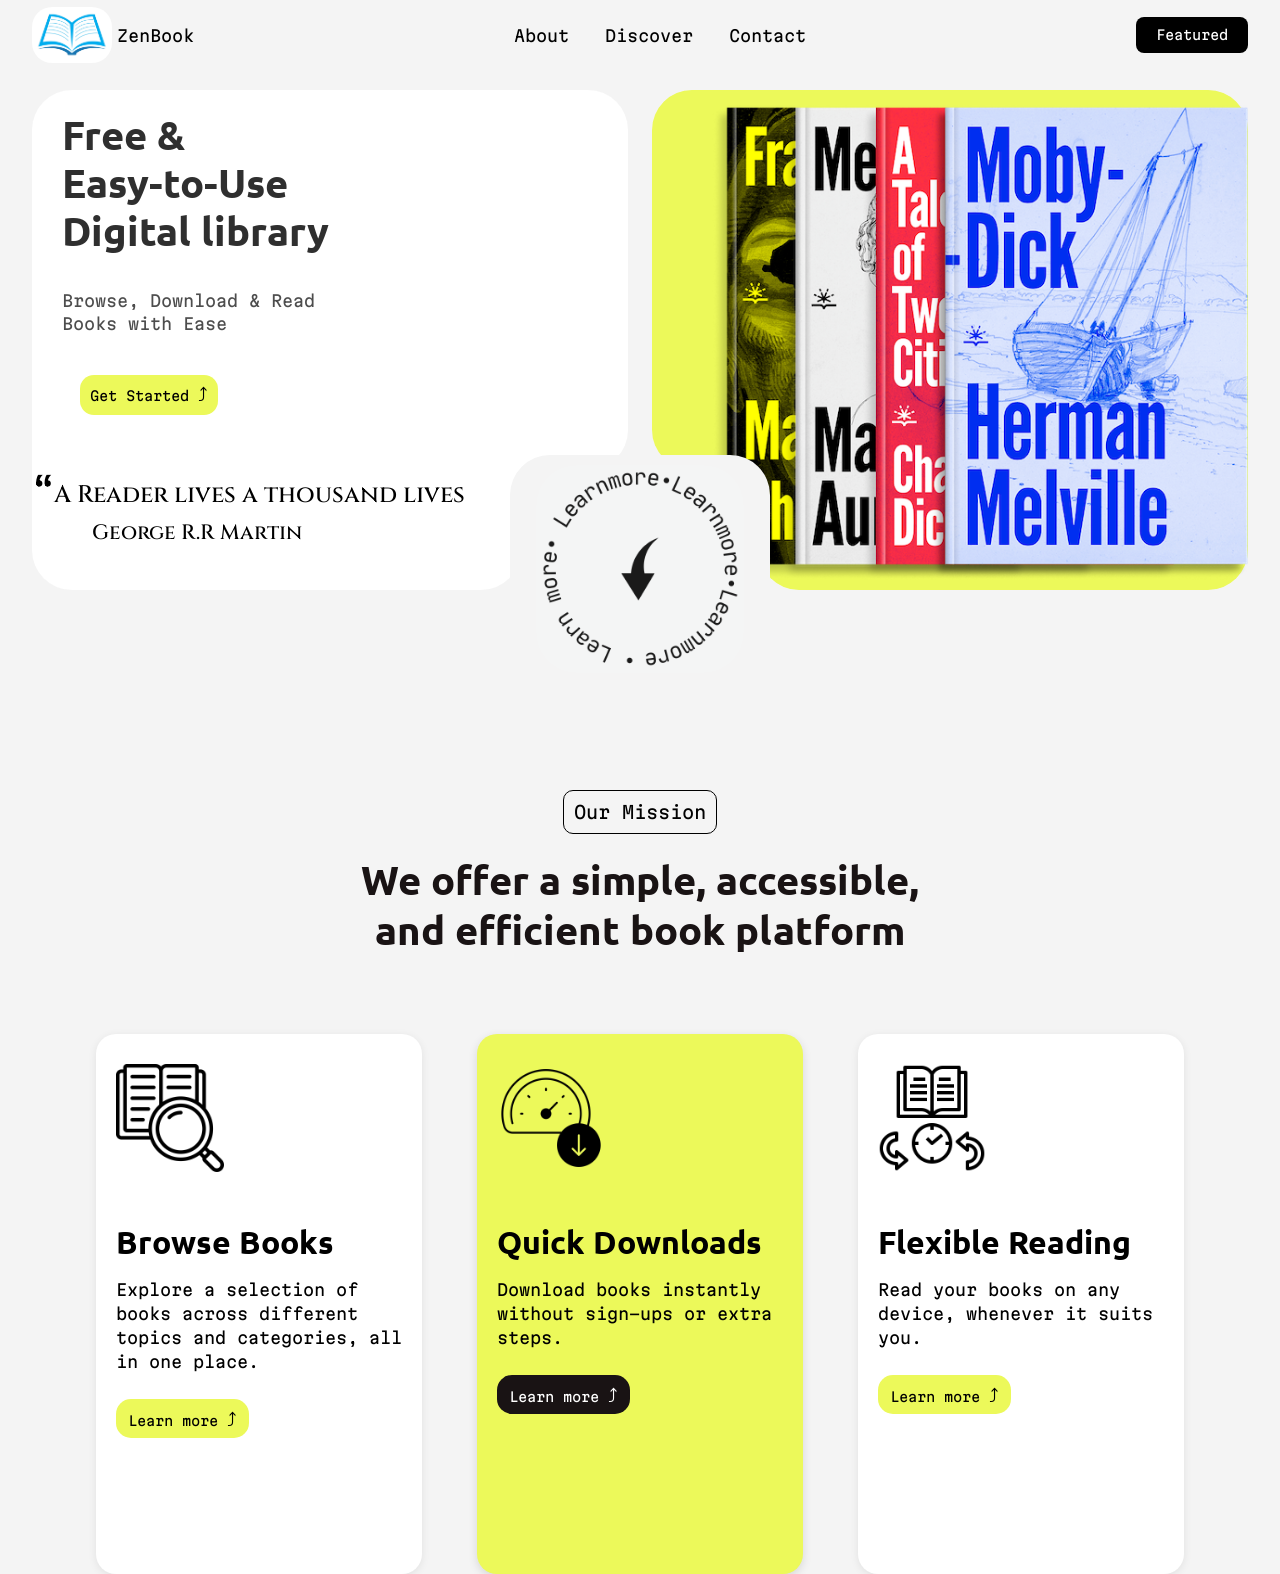
==== project5.html @ b196187f "Initial commit" ====
<!DOCTYPE ht ml>
<html lang="en">
<head>
    <meta charset="UTF-8">
    <meta name="viewport" content="width=device-width, initial-scale=1.0">
    <link rel="stylesheet" href="project5.css">
    <link href="https://fonts.googleapis.com/css2?family=Cinzel:wght@400;700&display=swap" rel="stylesheet">
    <title>Document</title>
</head>
<body>
    <div class="header">
        <div class="left_section">
            <img src="images/2tuju-19.JPG" alt="Website's Logo" class="logo"><span class="logo_name">ZenBook</span>
        </div>
        <div class="middle_section">
            <p>About</p>
            <p>Discover</p>
            <p>Contact</p>
        </div>
        <div class="right_section">
            <button class="featured-button">Featured</button>
        </div>
    </div>
    <div class="intro">
        <div class="left_div">
            <div class="top_left_div">
                <h1 class="title">Free &<br> Easy-to-Use <br>Digital library</h1>
                <p class="p1">Browse, Download & Read<br>Books with Ease</p>
                <button class="start_button">Get Started <span class="arrow">&#10548;</span></button>
            </div>
            <div class="bottom_left_div">
                <p class="qoutes"><span class="quote">“</span><span class="quote_content">A Reader lives a thousand lives</span> </p>
                <p class="quote_author">___George R.R Martin</p>
            </div>
            <div class="left_box"></div>
        </div>
        <div class="right_div">
            <div class="top_right_div"></div>
            <div class="bottom_right_div"></div>
            <div class="right_box"></div>
            <!-- <img src="images/063ee3d09603bb2b4ce15983b7ae7825.png" alt="" class="book_img">
            <img src="images/1984-Signet-Classic-edition-1954.jpg" class="book_img2" alt=""> -->
            <img src="images/donate.png" alt="" class="book_img">
        </div>

        <div class="box">
            <img src="images/Untitled design (2).png" alt="image" class="learn_more_img">
        </div>
    </div>
    <div class="middle_page">
        <div class="marketing">
            <button class="mission">Our Mission</button>
            <p class="marketing_p">We offer a simple, accessible,<br>and efficient book platform</p>
        </div>
        <div class="marketing_grid">
             <div class="marketing_card">
                <img src="icons/book.png" alt="icon" class="card_icon">
                <h3 class="card_header">Browse Books</h3>
                <p class="card_content">Explore a selection of books across different topics and categories, all in one place.</p>
                <button class="more">Learn more <span class="arrow">&#10548;</span></button>
             </div>
             <div class="marketing_card">
                <img src="icons/download.png" alt="icon" class="card_icon">
                <h3 class="card_header">Quick Downloads</h3>
                <p class="card_content">Download books instantly without sign-ups or extra steps.</p>
                <button class="more1">Learn more <span class="arrow">&#10548;</span></button>
             </div>
             <div class="marketing_card">
                <img src="icons/learning.png" alt="icon" class="card_icon">
                <h3 class="card_header">Flexible Reading</h3>
                <p class="card_content">Read your books on any device, whenever it suits you.</p>
                <button class="more">Learn more <span class="arrow">&#10548;</span></button>
             </div>
        </div>
    </div>
</body>
</html>
---- project5.css ----
@import url('https://fonts.googleapis.com/css2?family=Martian+Mono:wght@100..800&display=swap');
@import url('https://fonts.googleapis.com/css2?family=Open+Sans:ital,wght@0,300..800;1,300..800&display=swap');
@import url('https://fonts.googleapis.com/css2?family=Noto+Sans+JP:wght@100..900&display=swap');
@import url('https://fonts.googleapis.com/css2?family=Ubuntu:ital,wght@0,300;0,400;0,500;0,700;1,300;1,400;1,500;1,700&display=swap');
* {
    margin: 0;
    padding: 0;
    box-sizing: border-box;
    font-family: "Martian Mono";
}
body {
    background-color: #f4f4f4;
}
.header {
    height: 70px;
    display: flex;
    justify-content: space-between;
    width: 95%;
    margin: 0 auto;
}
.logo {
    width: 80px;
    border-radius: 20px;
}
.logo_name {
    vertical-align: center;
    margin-left: 5px;
}
.middle_section {
    width:30%;
    display: flex;
    justify-content: space-evenly;
    align-items: center;
}
.right_section {
    width:10%;
    display:flex;
    justify-content: flex-end;
    align-items: center;
}
.left_section {
    display: flex;
    align-items: center;
}
.featured-button {
    padding: 10px 20px 10px 20px;
    color: white;
    background-color: black;
    border-radius: 8px;
    border:none;
    cursor:pointer;
}
.intro {
    width: 95%;
    margin: 0 auto;
    display: flex;
    justify-content: space-between;
    height: 500px;
    border-radius: 15px;
    margin-top: 20px;
    position:relative;
}
.left_div {
    /* height: 500px; */
    height: 100%;
    width: 49%;
    background-color: #f4f4f4;
    border-radius: 40px;
    position:relative;
}
.right_div {
    /* height: 500px; */
    border-radius: 40px;
    height: 100%;
    width: 49%;
    background-color: #f4f4f4;
    position: relative;
}
.box {
    position: absolute;
    bottom: -25px;
    left: 50%;            /* center relative to parent */
    transform: translateX(-50%); /* shift by half width */
    width: min(260px, 25%);
    height: 160px;
    background-color: #f4f4f4;
    border-top-left-radius: 40px;
    border-top-right-radius: 40px;

}

.top_right_div {
    background-color: ecf95a;
    width: 100%;
    height: 76%;
    border-bottom-left-radius: 40px;
    border-top-right-radius: 40px;
    border-top-left-radius:40px;
}
.bottom_right_div{
    height: 15%;
    width: 100%;
    background-color: #ecf95a;
}
.top_left_div {
    background-color: white;
    width: 100%;
    height: 76%;
    border-bottom-right-radius: 40px;
    border-top-left-radius: 40px;
    border-top-right-radius: 40px;
}
.bottom_left_div {
    height: 15%;
    width:100%;
    background-color: white;
}
.right_box {
    height:50px;
    width: 82%;
    background-color: #ecf95a;
    position: absolute;
    bottom: 0px;
    left:18%;
    border-bottom-left-radius: 40px;
    border-bottom-right-radius: 40px;
}
.left_box {
    height:50px;
    width: 82%;
    background-color: white;
    position: absolute;
    bottom: 0px;
    right:18%;
    border-bottom-right-radius: 40px;
    border-bottom-left-radius: 40px;
}

.learn_more_img {
    width: 80%;
    margin-left: 50%;
    transform: translateX(-50%);
    border-radius: 40px;
    margin-top: 10px;
}
.book_img {
    position: absolute;
    height: 95%;
    top: 3%;
    left: 55%;
    transform: translateX(-50%);
    /* transform: rotateZ(-10deg); */
}
.book_img2 {
    position:absolute;
    height: 90%;
    bottom: 0;
    left:25%;
    /* transform: translateX(-50%); */
    top: 5%;
    transform: translateY(-50%);
    transform: rotateZ(-5deg);
    
}
.title {
    font-family: "Ubuntu";
    font-weight: 740;
    font-size: 2.5em;
    position: absolute;
    top: 4%;
    line-height: 120%;
    left: 5%;
    color: rgba(0, 0, 0, 0.815);
}
.p1 {
    position: absolute;
    top: 40%;
    left: 5%;
    color: rgba(0, 0, 0, 0.699);
    line-height: 142%;
}
.start_button {
    position: absolute;
    top: 57%;
    left: 8%;
    padding: 7px 10px 10px 10px;
    border-radius: 14px;
    background-color: #ecf95a;
    border:none;
}
.quote {
    font-size: 2rem;
}
.quote_content {
    font-family: 'Cinzel', Times, serif;
    font-size: 1.5rem;
    font-weight: 540;
}
.quotes {
    width: 70%;
    margin-left: 20px;
}
.quote_author {
    font-family: 'Cinzel', serif;
    font-size: 1.3rem;
    font-weight: 540;
    margin-left: 30px;
    margin-top: 8px;
}
.arrow {
    font-size: 1.2rem;
}
.middle_page {
    margin-top: 250x;
}
.mission {
    font-family: "Martian Mono";
    margin-left: 50%;
    transform: translateX(-50%);
    background-color: #f4f4f4;
    border: 1px solid black;
    padding: 10px;
    font-size: 1.1rem;
    border-radius:10px;
    cursor: pointer;
}
.marketing {
    margin-top: 200px;
}
.marketing_p {
    /* margin-left: 50%; */
    text-align: center;
    margin-top: 20px;
    font-family: "Ubuntu";
    font-size: 2.5rem;
    color: #191314;
    font-weight: 700;
    line-height: 50px;
    margin-bottom:80px
}
.marketing_card {
    height: 100%;
    width: 30%;
    border-radius: 20px;
}
.marketing_grid {
    margin-top: 100px;
    display: flex;
    height: 60%;
    align-items: center;
    justify-content: space-between;
    width: 85%;
    margin: 0 auto;
}
.marketing_grid > div:nth-child(2){
    background-color:#ecf95a;
    box-shadow: 0 3px 10px rgba(0, 0, 0, 0.12);
}
.marketing_grid >div:nth-child(1), .marketing_grid >div:nth-child(3) {
    background-color: white;
    box-shadow: 0 2px 8px rgba(0, 0, 0, 0.08);
}
.card_header {
    font-family: "Ubuntu";
    font-size: 2rem;
    margin-top:50px;
}
.card_header ,.card_content,.card_icon,.more ,.more1{
    margin-left: 20px;
}
.card_content {
    margin-top:15px;
    line-height: 24px;
}
.card_icon {
    height: 20%;
    margin-top: 30px;
}
.more, .more1 {
    margin-top: 25px;
    padding: 8px 12px 8px 12px;
    border-radius: 15px;
    border: none;
    background-color: #ecf95a;
    cursor: pointer;
}
.more1 {
    background-color: #191314;
    color: white;
}
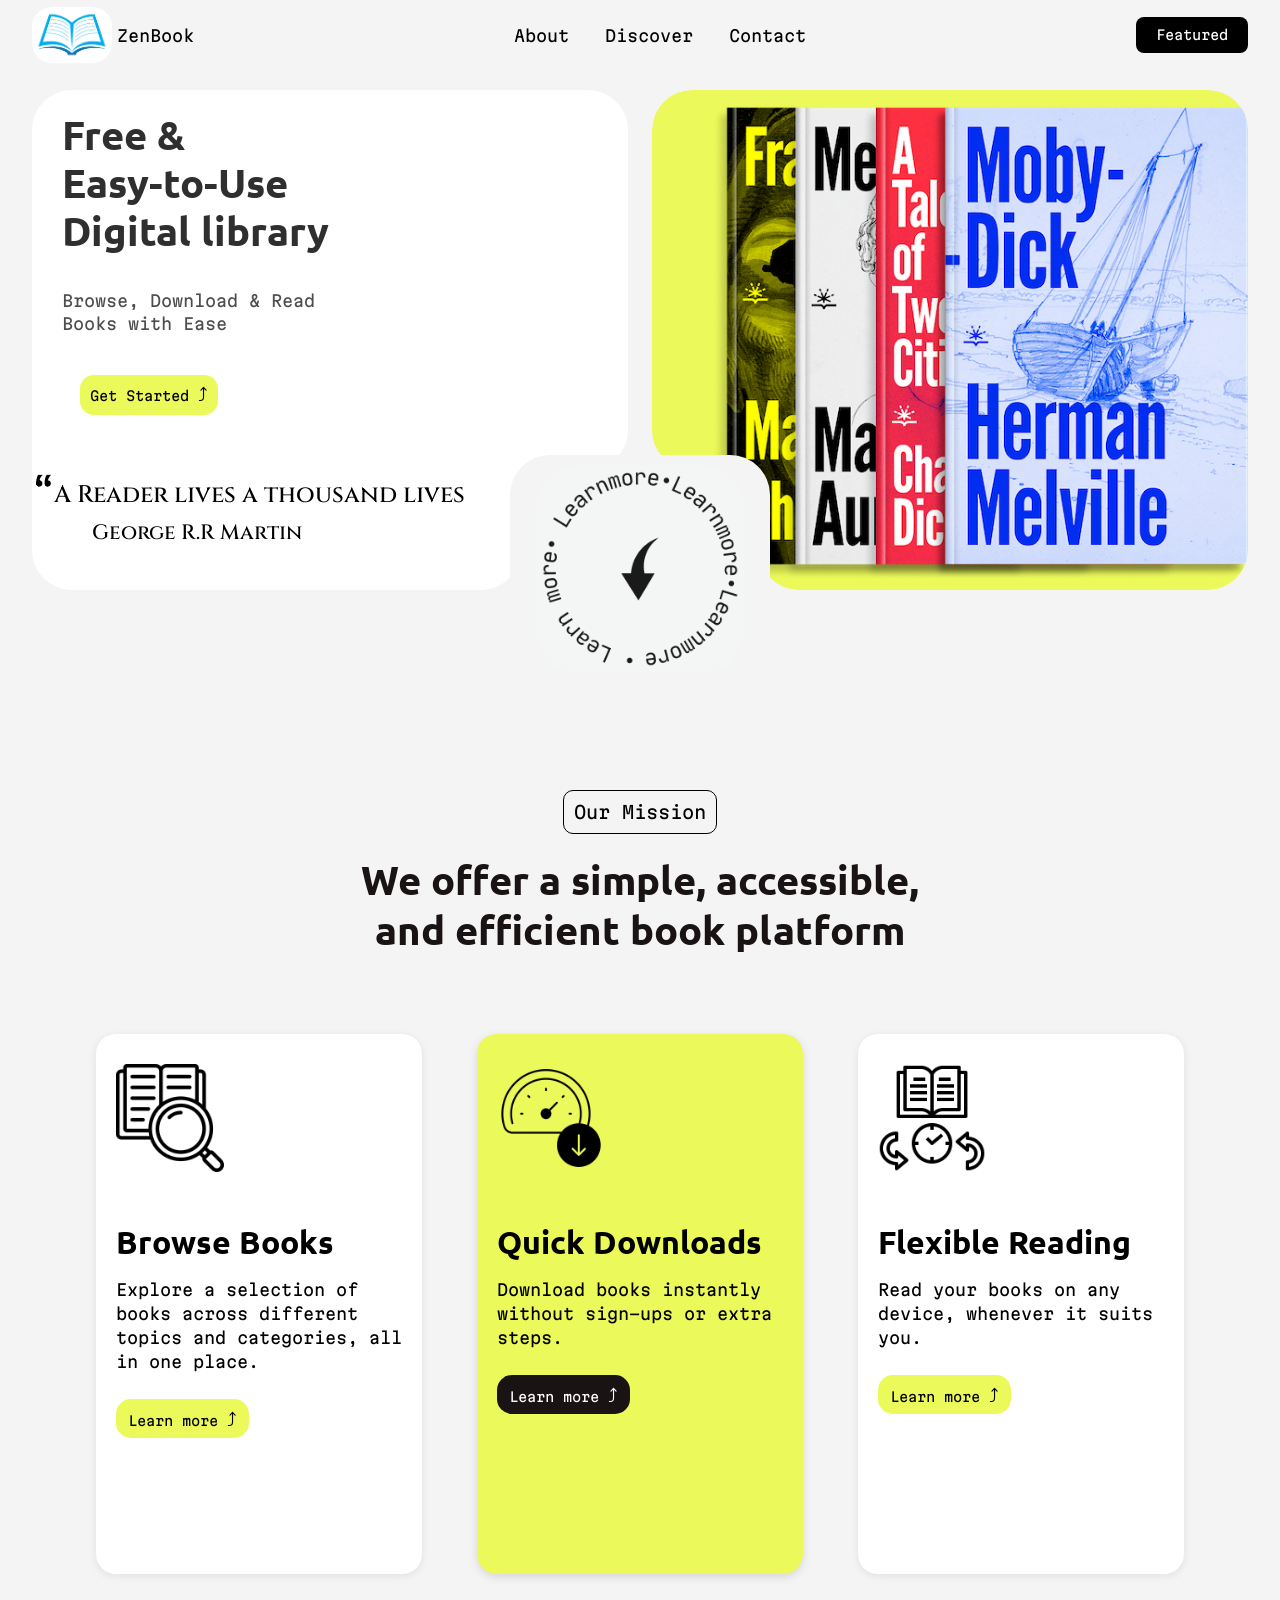
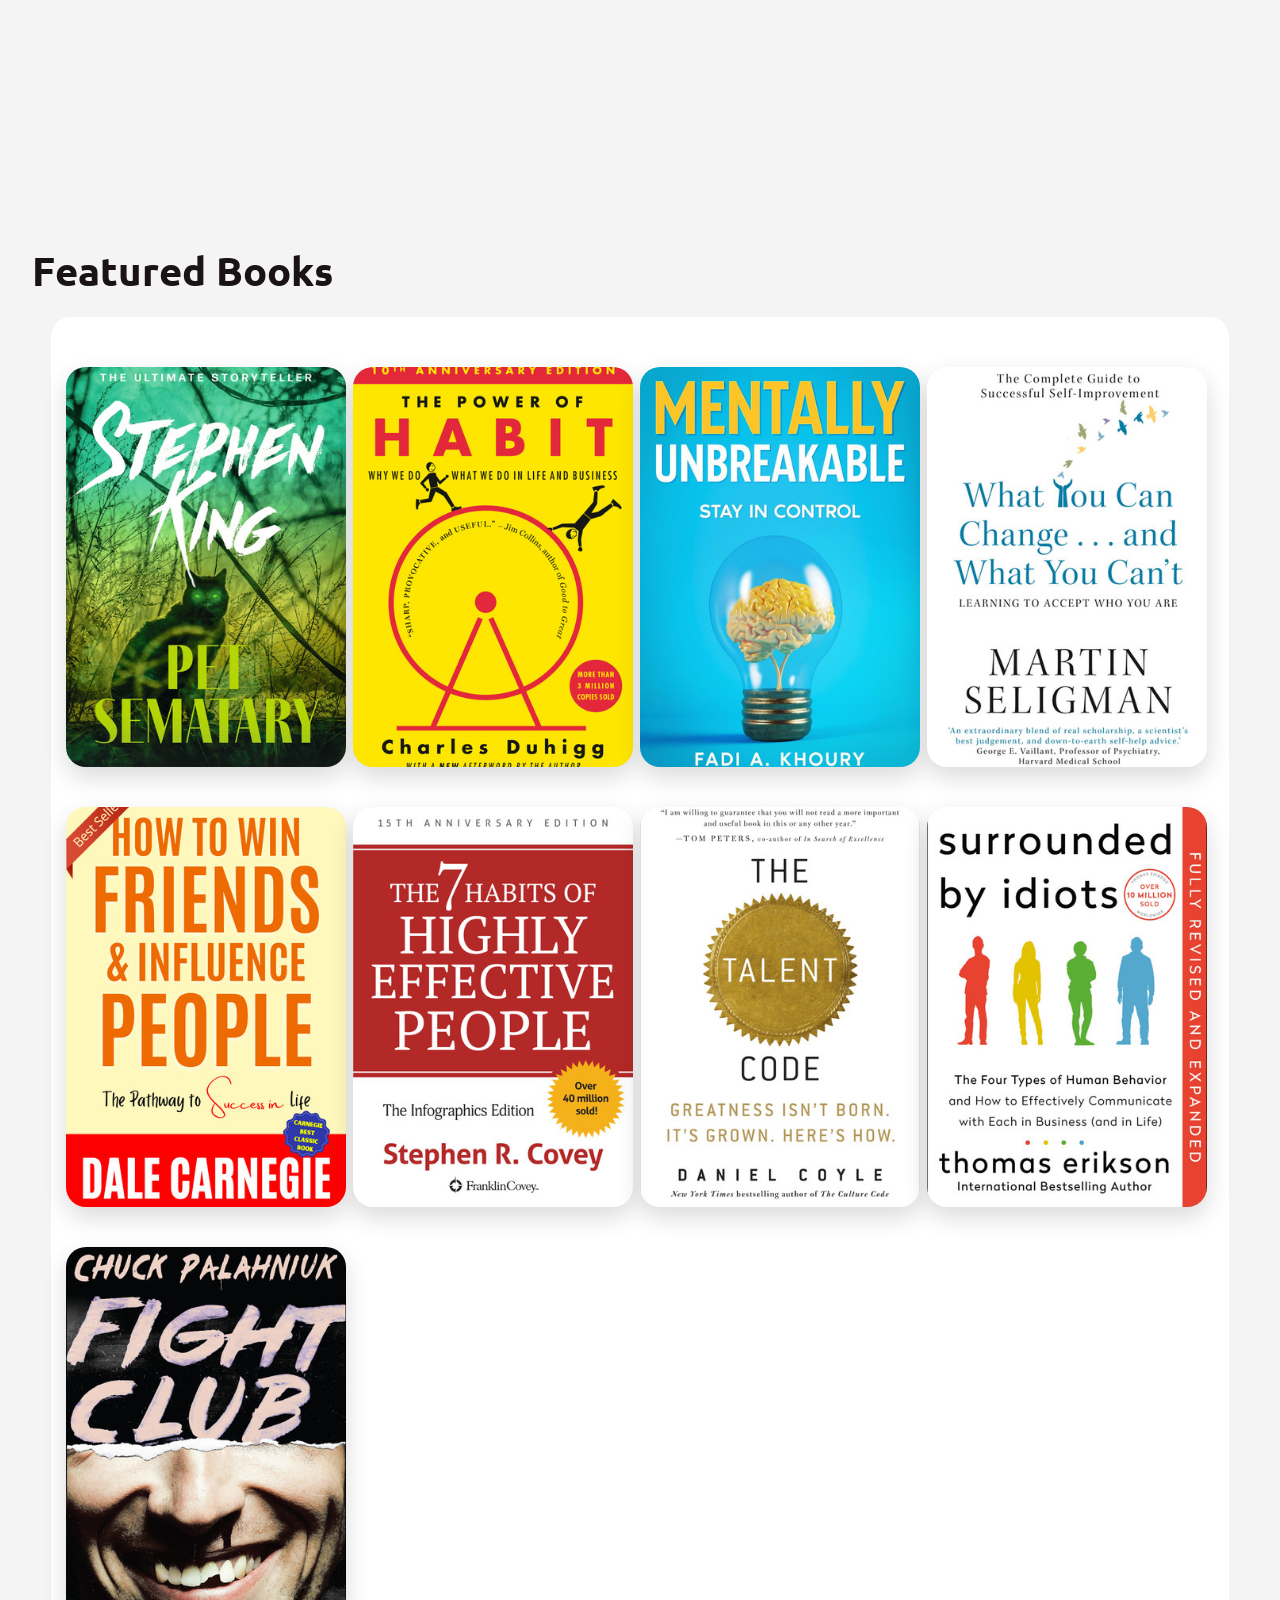
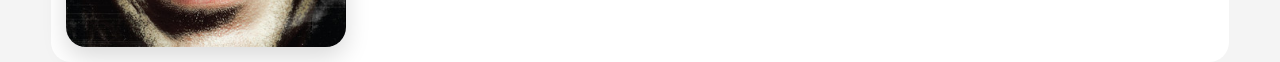
==== commit 66edef4b: "Update to the book library website" ====
--- a/project5.html
+++ b/project5.html
@@ -73,6 +73,65 @@
              </div>
         </div>
     </div>
+    <div class="books">
+        <h2 class="grid_title">Featured Books</h2>
+        <div class="book_grid">
+            <div class="card" style="background-image: url(images/pet-sematary.jpg);">
+                <div class="overlay">
+                    <h3 class="book_title">Pet Sematary </h3>
+                    <button class="download">Download<img src="icons/download (1).png" alt="icon" class="img"></button>
+                </div>
+            </div>
+            <div class="card" style="background-image: url(images/the-power-of-habit-1.jpg);">
+                <div class="overlay">
+                    <h3 class="book_title">The Power of Habit</h3>
+                    <button class="download">Download<img src="icons/download (1).png" alt="icon" class="img"></button>
+                </div>
+            </div>
+            <div class="card" style="background-image:url(images/mentally-unbreakable.jpg)">
+                <div class="overlay">
+                    <h3 class="book_title">Mentally Unbreakable</h3>
+                    <button class="download">Download<img src="icons/download (1).png" alt="icon" class="img"></button>
+                </div>
+            </div>
+            <div class="card" style="background-image: url(images/what-you-can-change-and-what-you-can-t-3.jpg)">
+                <div class="overlay">
+                    <h3 class="book_title">What You Can Change and What You Can't</h3>
+                    <button class="download">Download<img src="icons/download (1).png" alt="icon" class="img"></button>
+                </div>
+            </div>
+            <div class="card" style="background-image: url(images/how-to-win-friends-and-influence-people-by-dale-carnegie-illustrated-how-to-develop-self-confidence-and-influence-people.jpg)">
+                <div class="overlay">
+                    <h3 class="book_title">How to Win Friends and Influence People</h3>
+                    <button class="download">Download<img src="icons/download (1).png" alt="icon" class="img"></button>
+                </div>
+            </div>
+            <div class="card" style="background-image: url(images/the-7-habits-of-highly-effective-people-19.jpg)">
+                <div class="overlay">
+                    <h3 class="book_title">The 7 Habits of Highly Effective People</h3>
+                    <button class="download">Download<img src="icons/download (1).png" alt="icon" class="img"></button>
+                </div>
+            </div>
+            <div class="card" style="background-image: url(images/the-talent-code.jpg)">
+                <div class="overlay">
+                    <h3 class="book_title">The Talent Code</h3>
+                    <button class="download">Download<img src="icons/download (1).png" alt="icon" class="img"></button>
+                </div>
+            </div>
+            <div class="card" style="background-image: url(images/surrounded-by-idiots-revised-expanded-edition-1.jpg)">
+                <div class="overlay">
+                    <h3 class="book_title">Surrounded by Idiots</h3>
+                    <button class="download">Download<img src="icons/download (1).png" alt="icon" class="img"></button>
+                </div>
+            </div>
+            <div class="card" style="background-image: url(images/fight-club-16.jpg)">
+                <div class="overlay">
+                    <h3 class="book_title">Fight Club</h3>
+                    <button class="download">Download<img src="icons/download (1).png" alt="icon" class="img"></button>
+                </div>
+            </div>
+        </div>
+    </div>
 </body>
 </html>
 
--- a/project5.css
+++ b/project5.css
@@ -75,6 +75,7 @@
     width: 49%;
     background-color: #f4f4f4;
     position: relative;
+    overflow: hidden;
 }
 .box {
     position: absolute;
@@ -288,3 +289,102 @@
     background-color: #191314;
     color: white;
 }
+.grid_title {
+    font-size: 2.5rem;
+    font-family: "Ubuntu";
+    color: #191314;
+    width: 95%;
+    margin: 0 auto;
+    margin-top: 270px;
+    margin-bottom:20px;
+}
+.book_grid {
+    background-color: white;
+    border-radius: 20px;
+    width: 92%;
+    padding: 15px;
+    margin: 0 auto;
+    display:grid;
+    grid-template-columns: repeat(auto-fill, minmax(280px, 1fr));
+    
+    row-gap: 40px;
+    padding-top: 50px;
+
+}
+
+.download {
+    border:1px solid black;
+    font-weight:700;
+    font-size:1rem;
+    position:relative;
+    background-color:#f4f4f4;
+    color:black;
+    padding:10px;
+    padding-right:30px;
+    transition: transform 0.3s ease, box-shadow 0.3s, opacity 0.3s;
+    overflow:hidden;
+    position: absolute;
+    left:2px;
+    bottom: 10px;
+    border-radius: 10px;
+    cursor: pointer;
+
+}
+.img {
+    width: 20px;
+    position: absolute;
+    top:30%;
+    right: 5px;
+    transition: transform 0.4s ease;
+    transform: translateY(200%);
+}
+.download:hover .img {
+    transform: translateY(0%);
+}
+.download:hover {
+    box-shadow: 10px 10px 10px rgba(0, 0, 0, 0.15);
+    opacity: 0.9;
+}
+.card {
+    background-color: red;
+    width: 280px;
+    height: 400px;
+    background-image: url(images/1984-book-cover-Penguin-Books-UK-cover-by-Shepard-Fairey-2008.jpg);
+    background-size: cover;
+    background-position: center;
+    overflow: hidden;
+    border-radius: 20px;
+    position: relative;
+    transition: transform 0.5s;
+    box-shadow: 0 10px 25px rgba(0,0,0,0.15);
+    cursor:pointer;
+}
+.overlay {
+    position: absolute;
+    background-color: #ecf95ade;
+    bottom: 0;
+    left: 0;
+    right: 0;
+    transform:translateY(100%);
+    transition: transform 0.5s ease ;
+    border-top-right-radius: 10px;
+    border-top-left-radius: 10px;
+    height: 30%;
+}
+.card:hover {
+    transform: scale(1.05)
+}
+.card:hover .overlay {
+    transform:translateY(0%)
+}
+.download:active {
+    opacity:0.7;
+}
+.download ,.book_title {
+    margin-left: 10px;
+}
+.book_title{
+    margin-top: 10px;
+    font-size: 1.3rem;
+    font-family: "Ubuntu";
+}
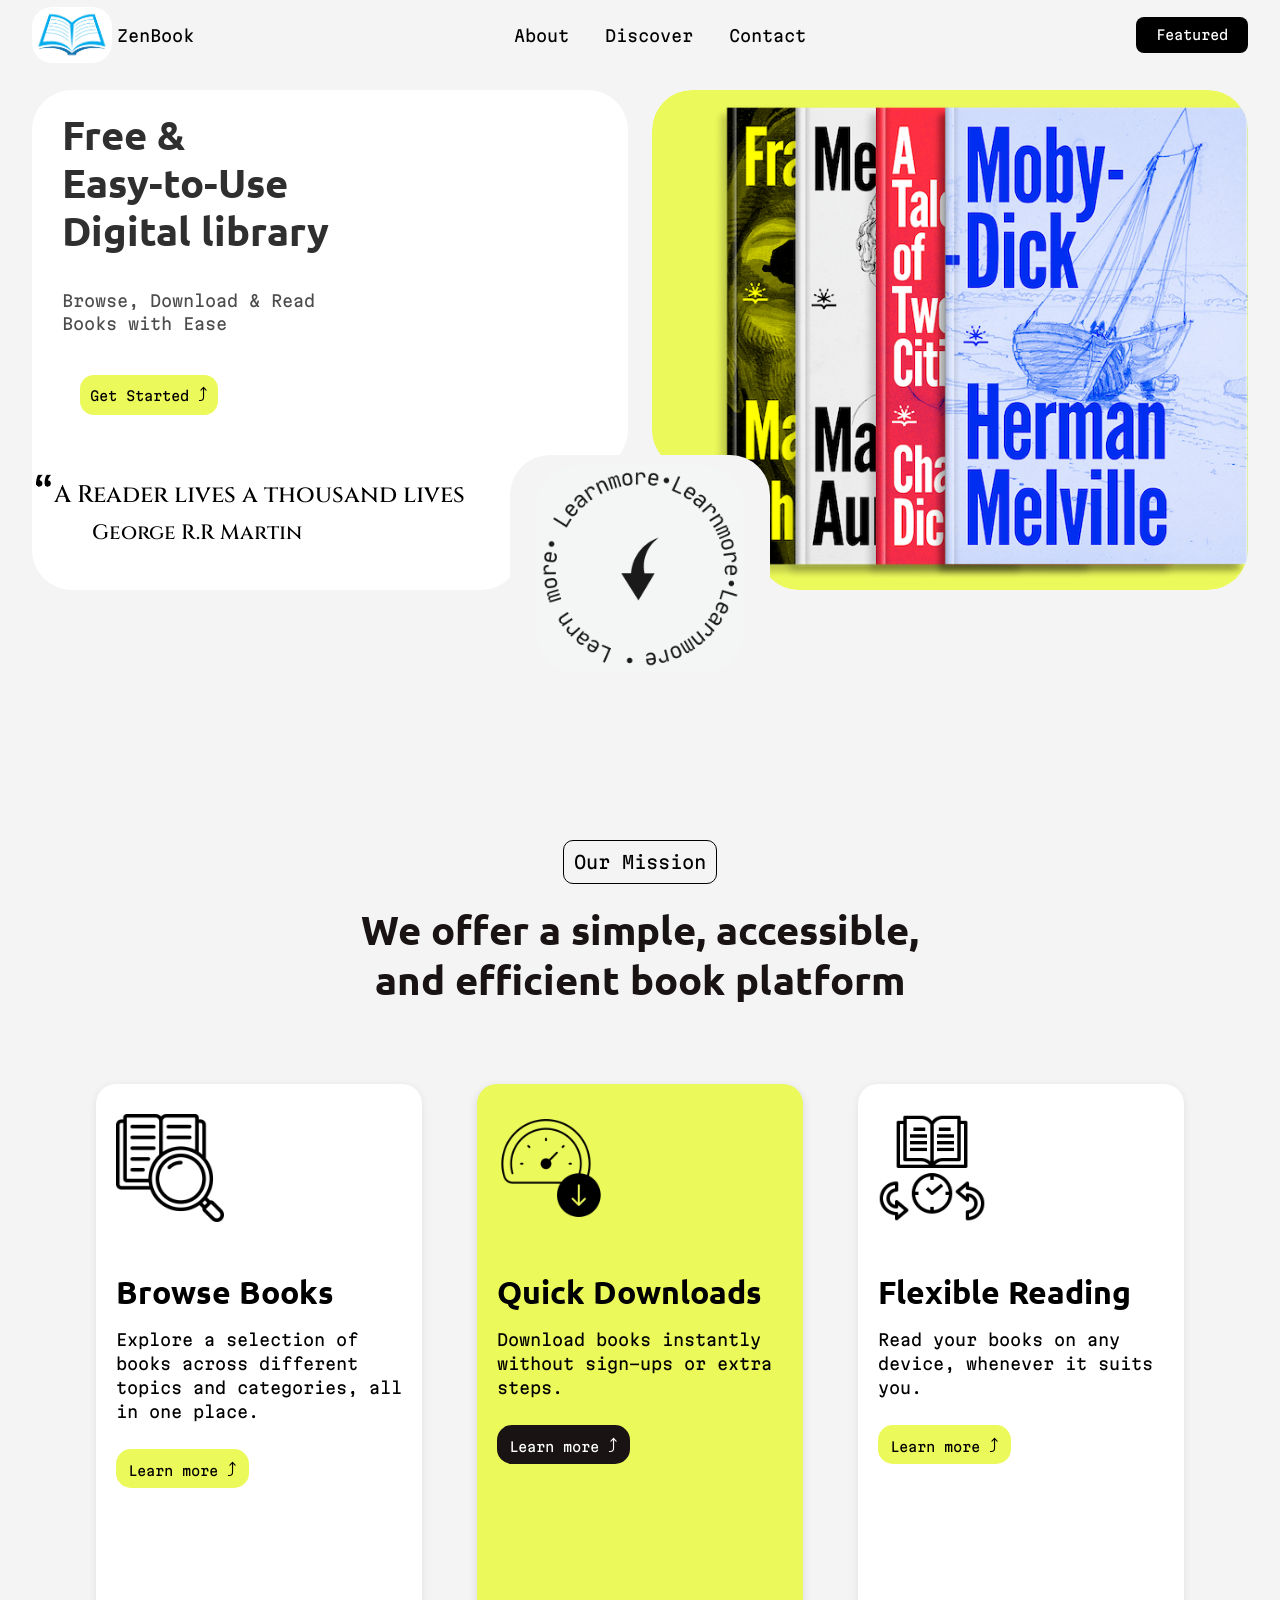
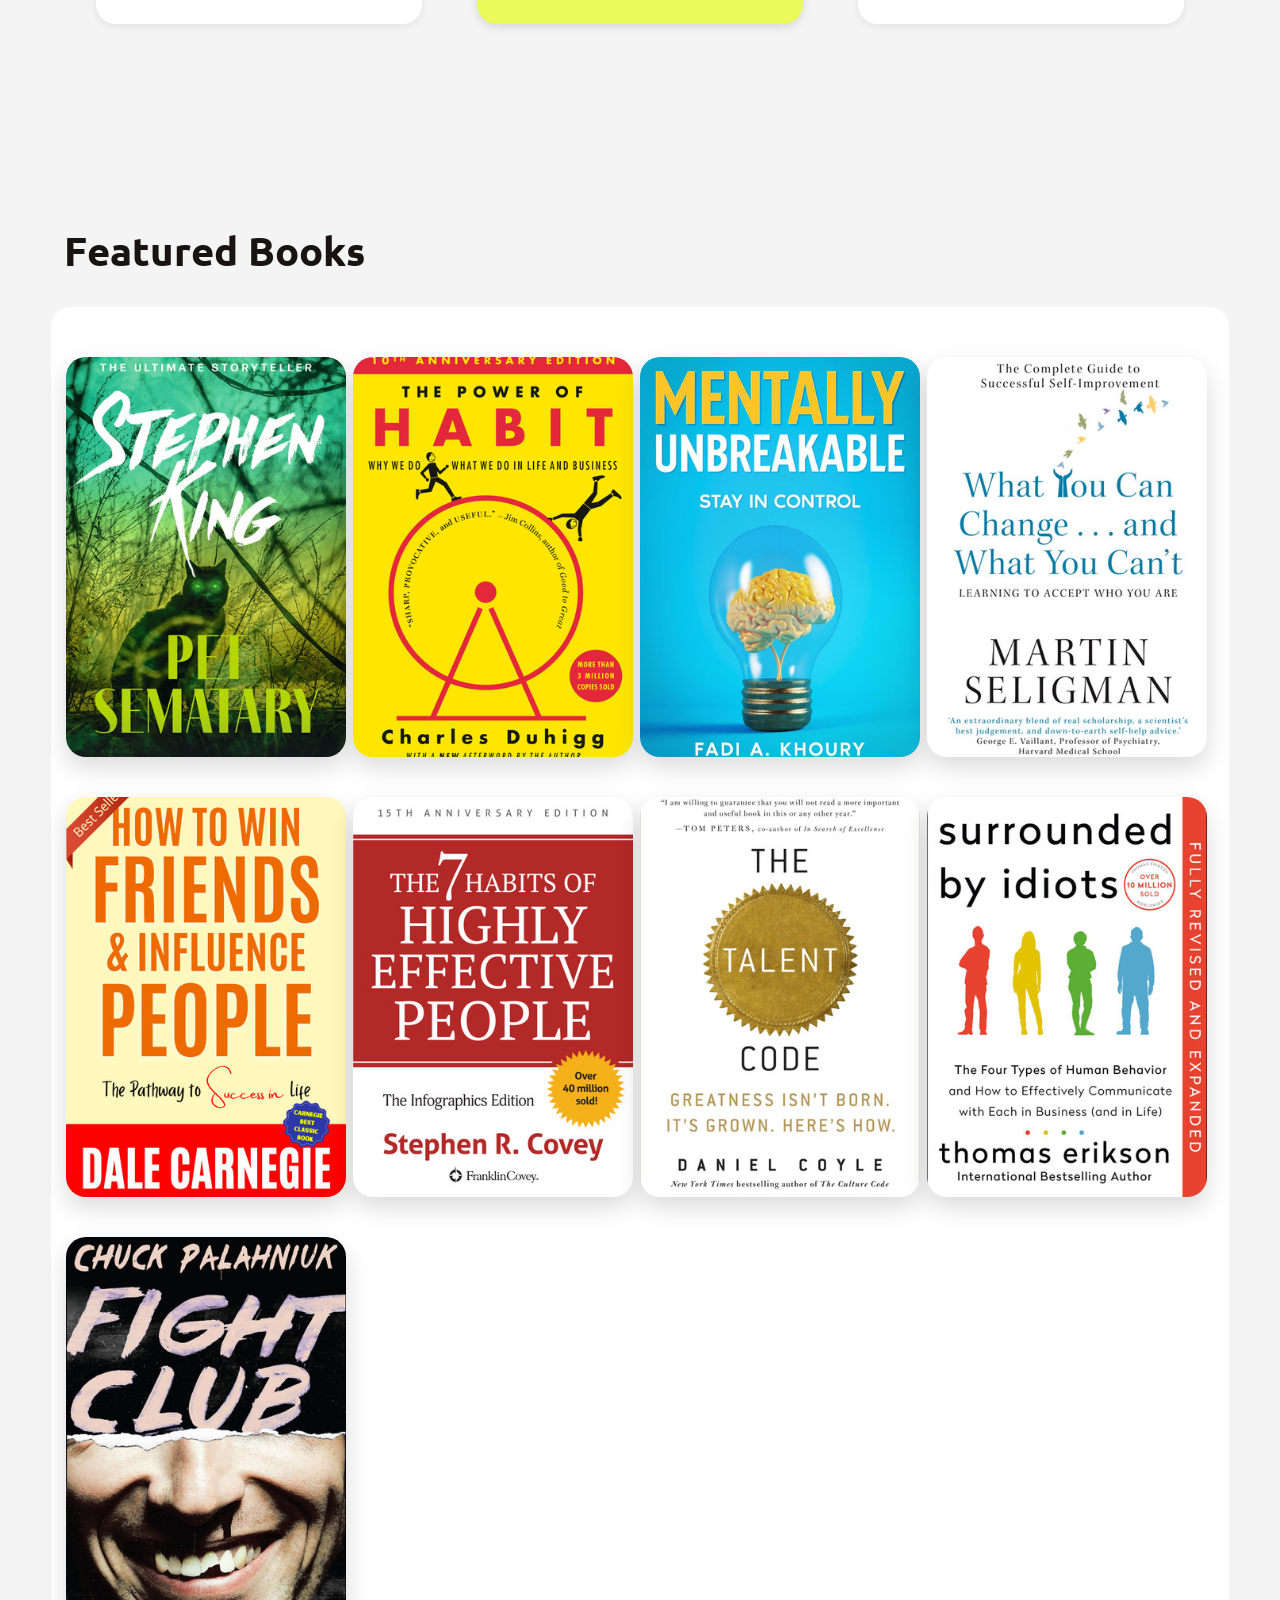
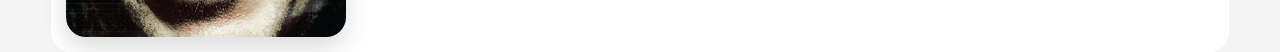
==== commit 65119b85: "Fixed some Bugs" ====
--- a/project5.html
+++ b/project5.html
@@ -132,6 +132,4 @@
             </div>
         </div>
     </div>
-</body>
-</html>
-
+</body>
--- a/project5.css
+++ b/project5.css
@@ -91,7 +91,7 @@
 }
 
 .top_right_div {
-    background-color: ecf95a;
+    background-color: #ecf95a;
     width: 100%;
     height: 76%;
     border-bottom-left-radius: 40px;
@@ -212,7 +212,7 @@
     font-size: 1.2rem;
 }
 .middle_page {
-    margin-top: 250x;
+    margin-top: 250px;
 }
 .mission {
     font-family: "Martian Mono";
@@ -293,10 +293,10 @@
     font-size: 2.5rem;
     font-family: "Ubuntu";
     color: #191314;
-    width: 95%;
-    margin: 0 auto;
-    margin-top: 270px;
-    margin-bottom:20px;
+    width: 90%;
+    margin: 0 auto;
+    margin-top: 200px;
+    margin-bottom:30px;
 }
 .book_grid {
     background-color: white;
@@ -317,9 +317,9 @@
     font-weight:700;
     font-size:1rem;
     position:relative;
-    background-color:#f4f4f4;
+    background-color:#fffbe6;
     color:black;
-    padding:10px;
+    padding:8px;
     padding-right:30px;
     transition: transform 0.3s ease, box-shadow 0.3s, opacity 0.3s;
     overflow:hidden;
@@ -361,7 +361,8 @@
 }
 .overlay {
     position: absolute;
-    background-color: #ecf95ade;
+    background-color: rgba(236, 249, 90, 0.533);
+    backdrop-filter: blur(5px);
     bottom: 0;
     left: 0;
     right: 0;
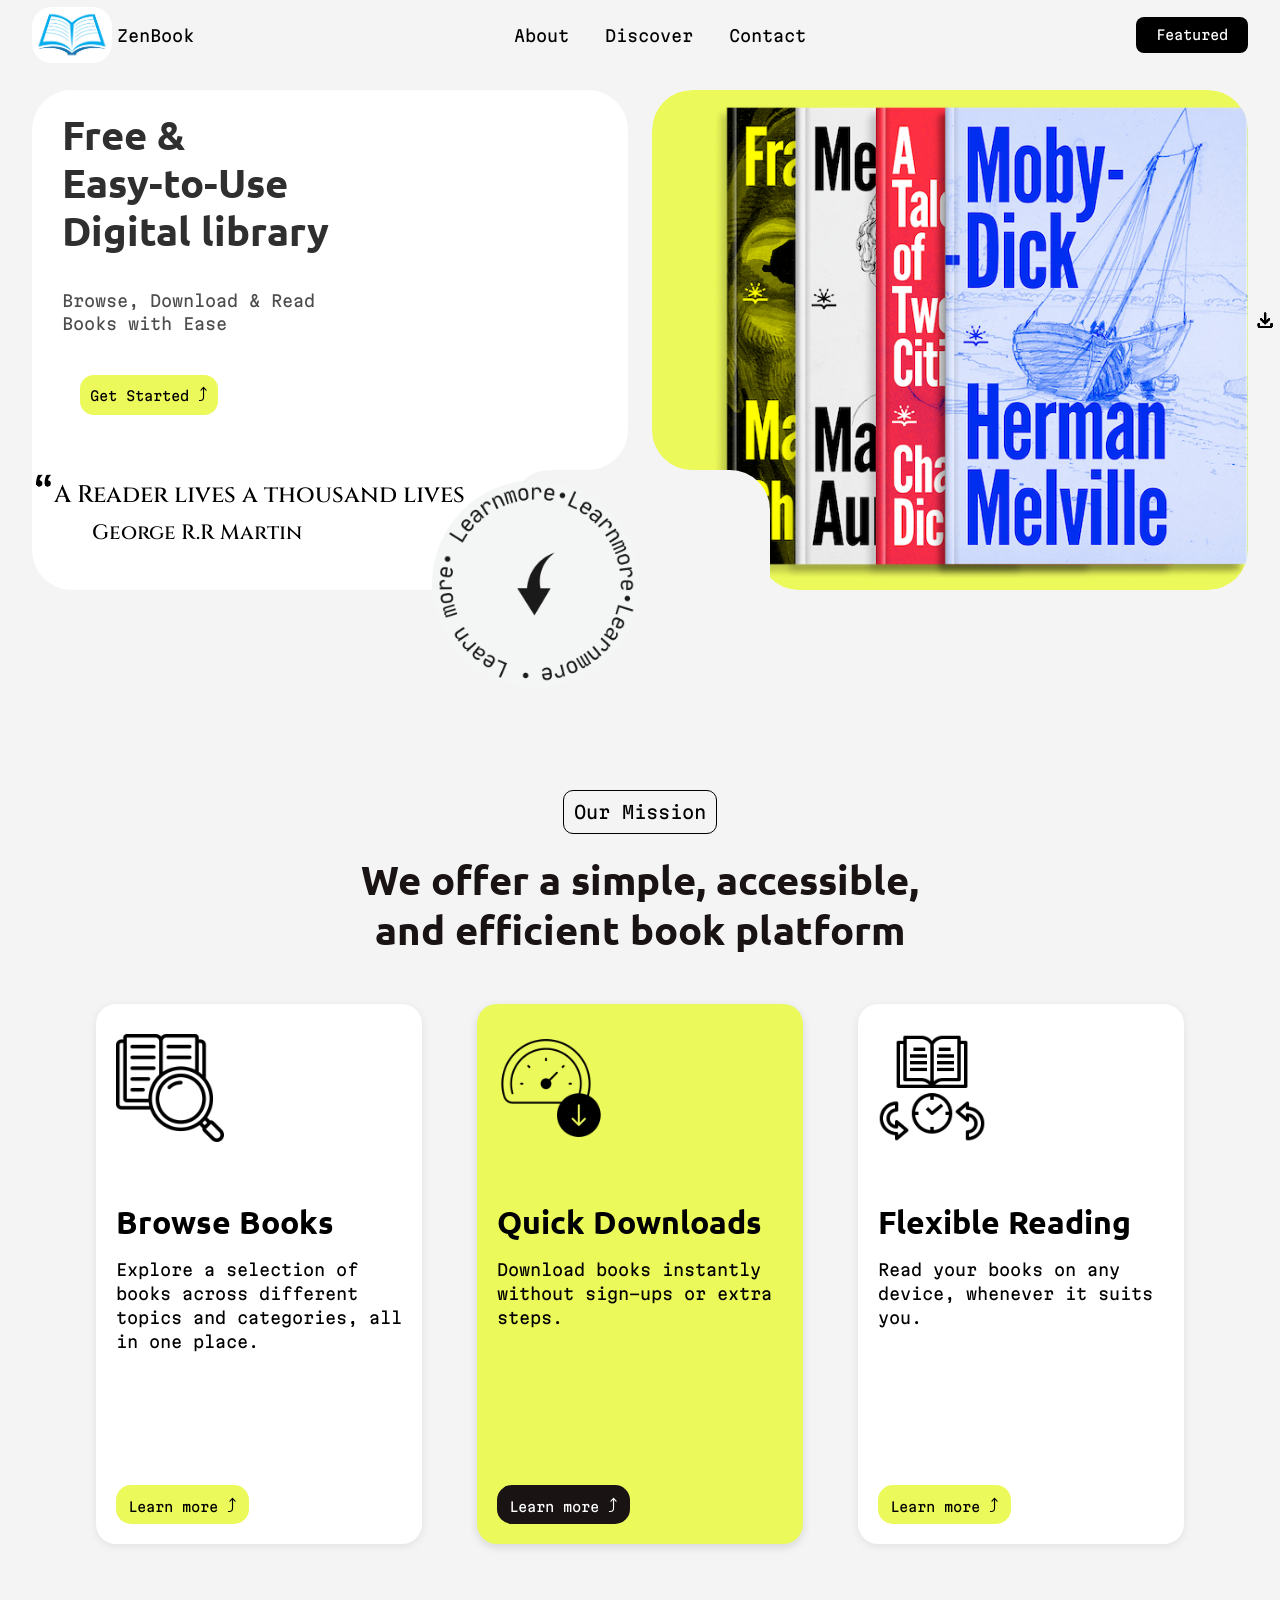
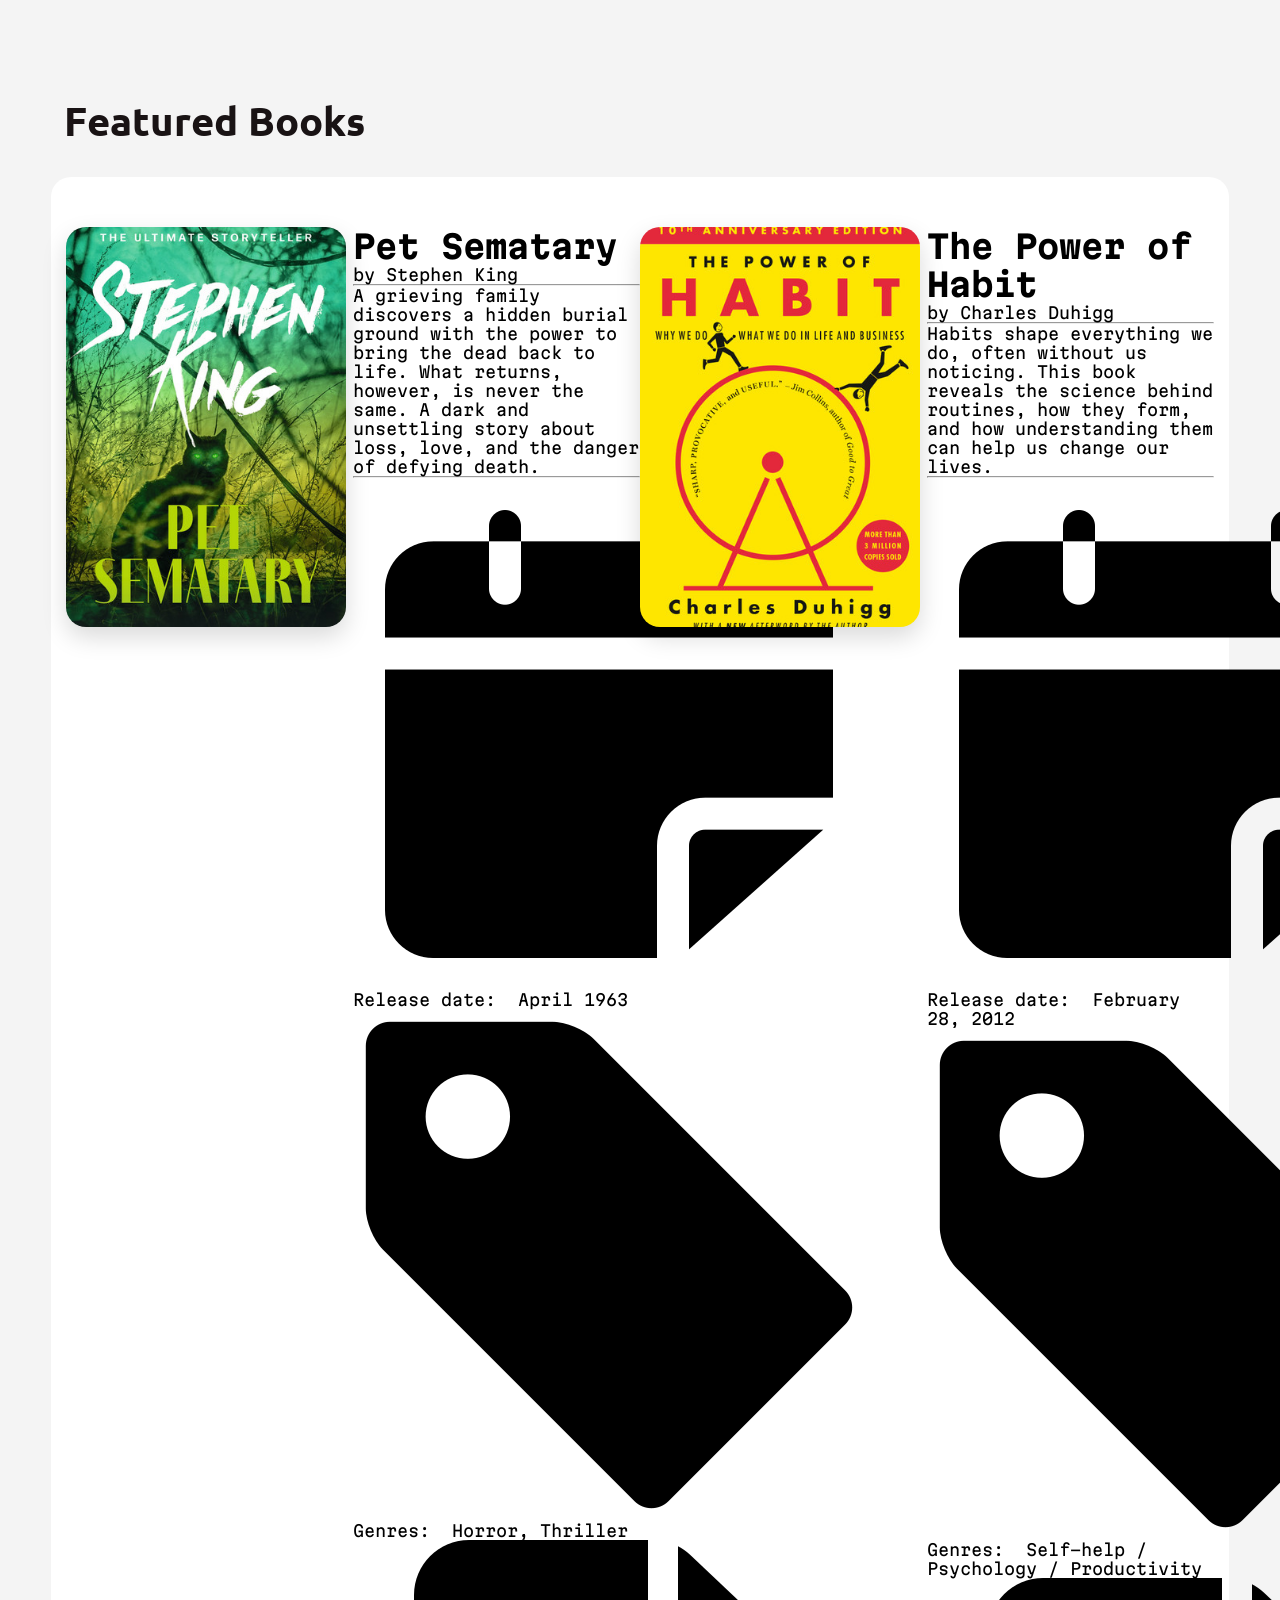
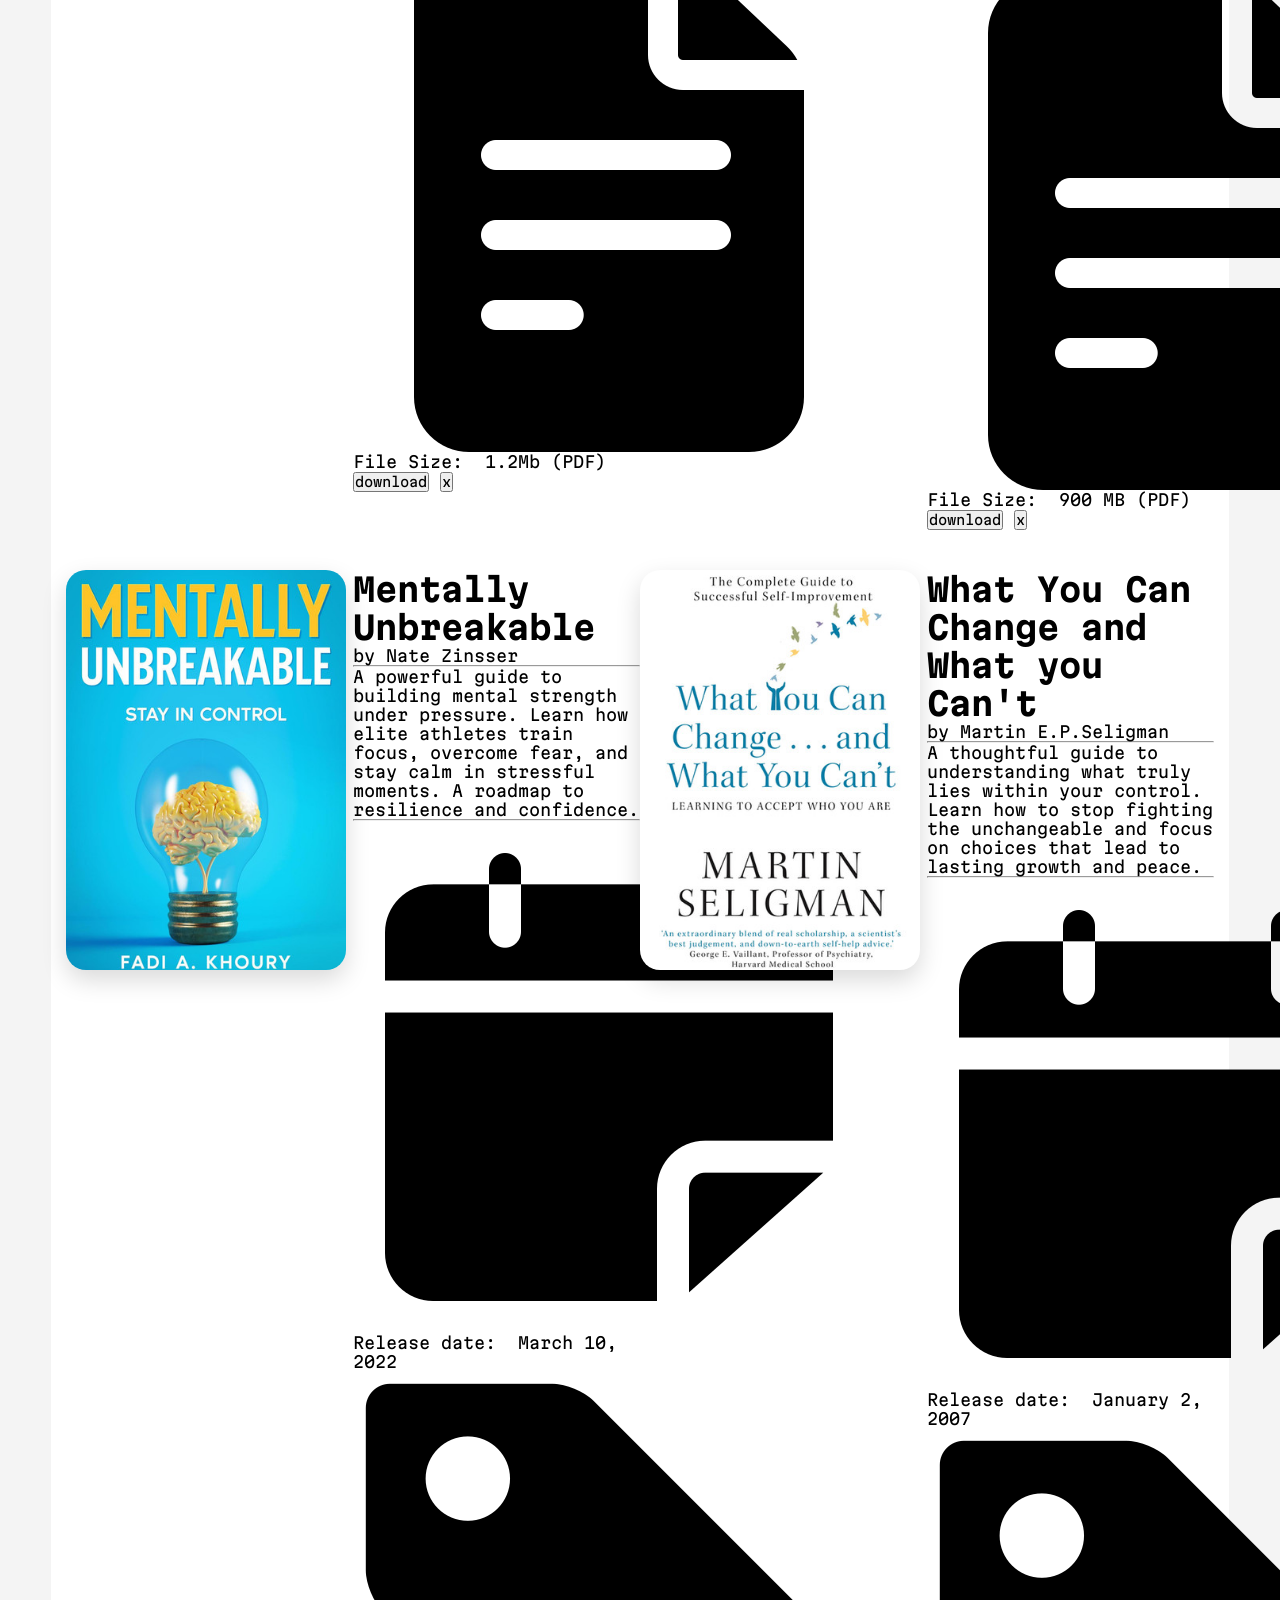
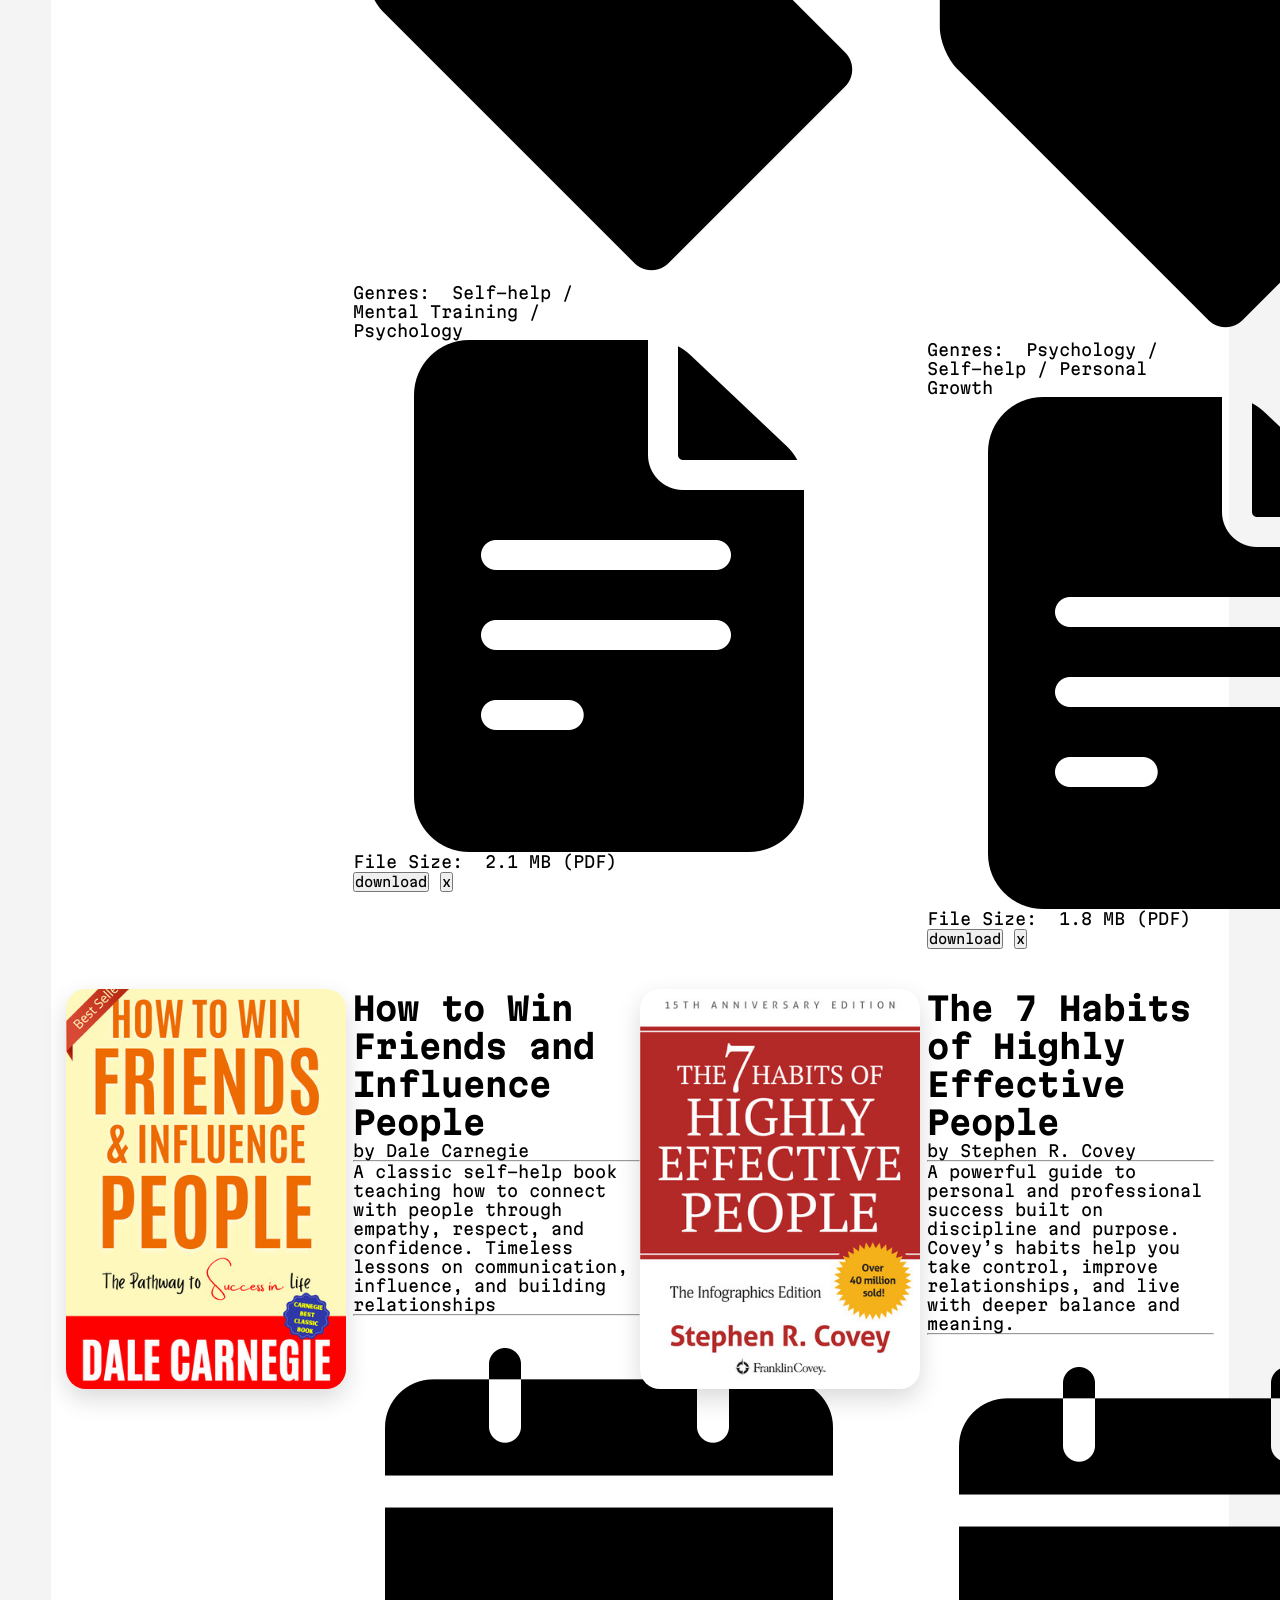
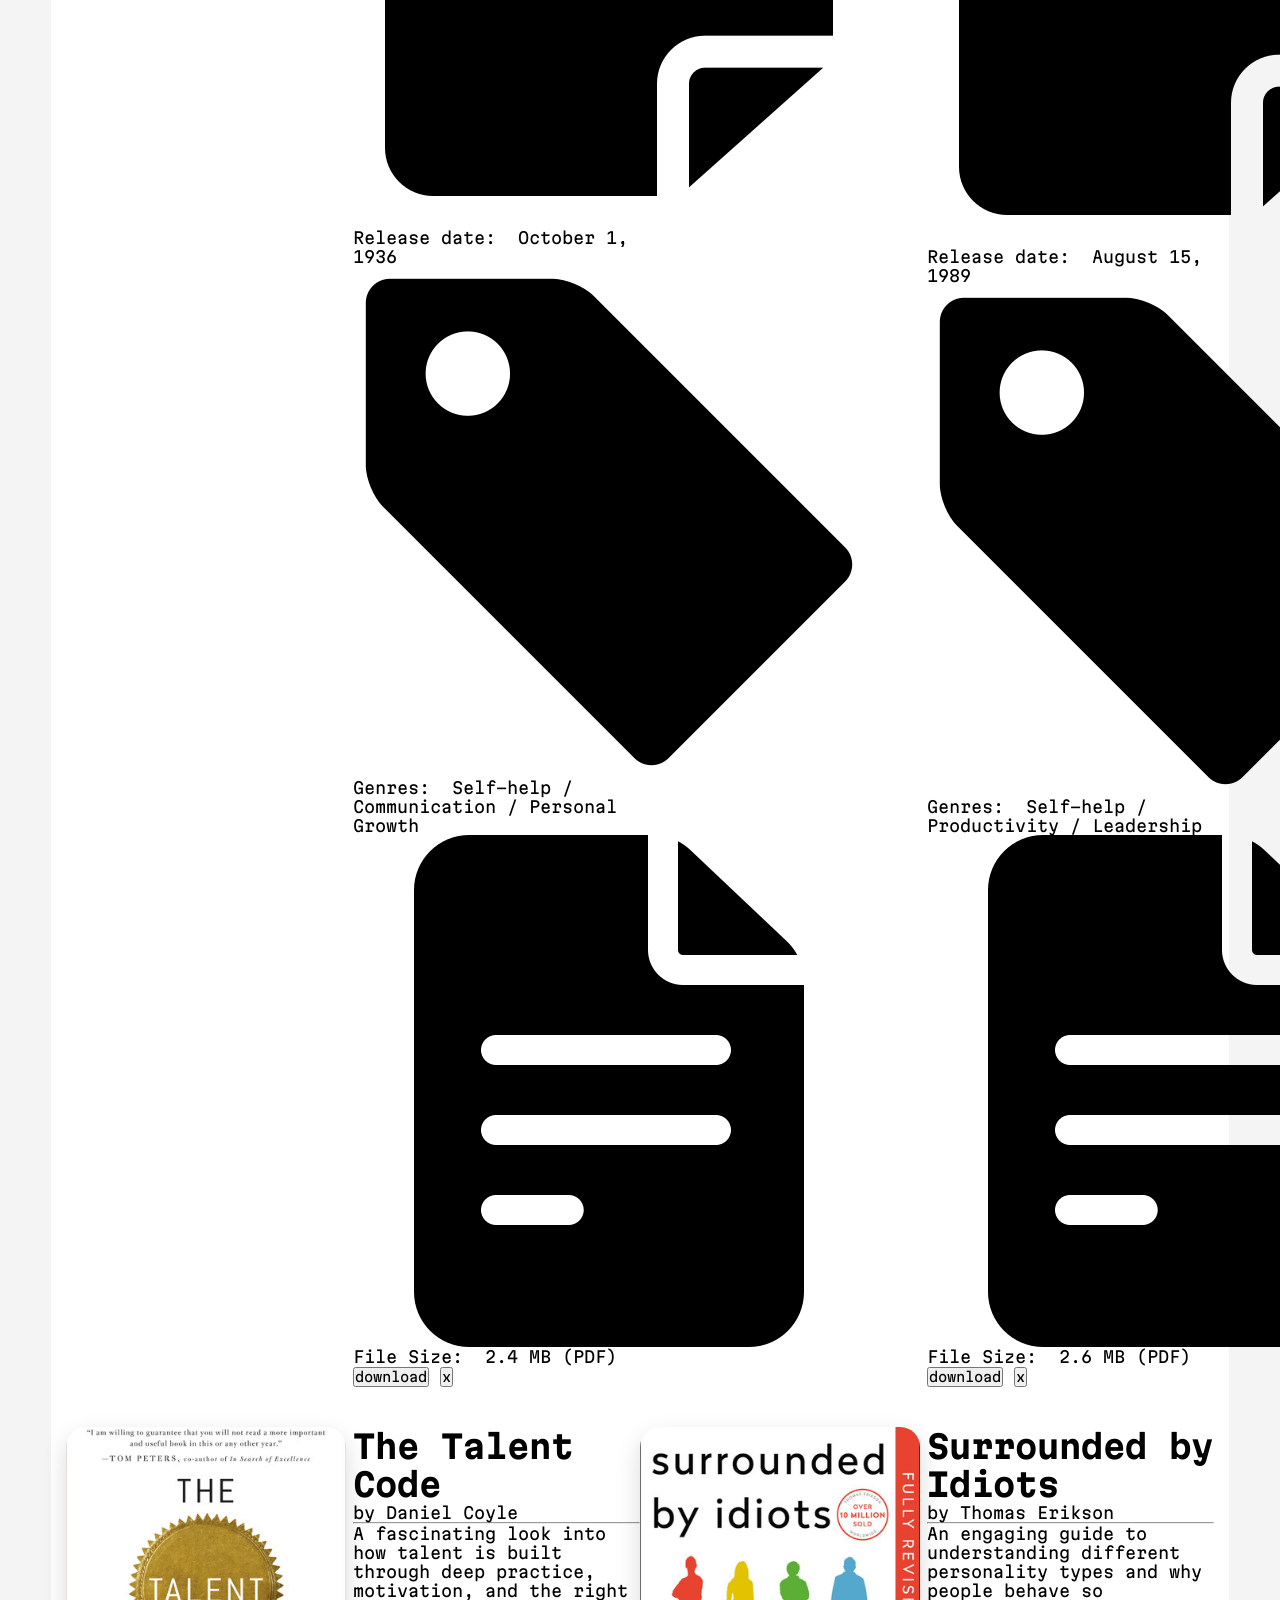
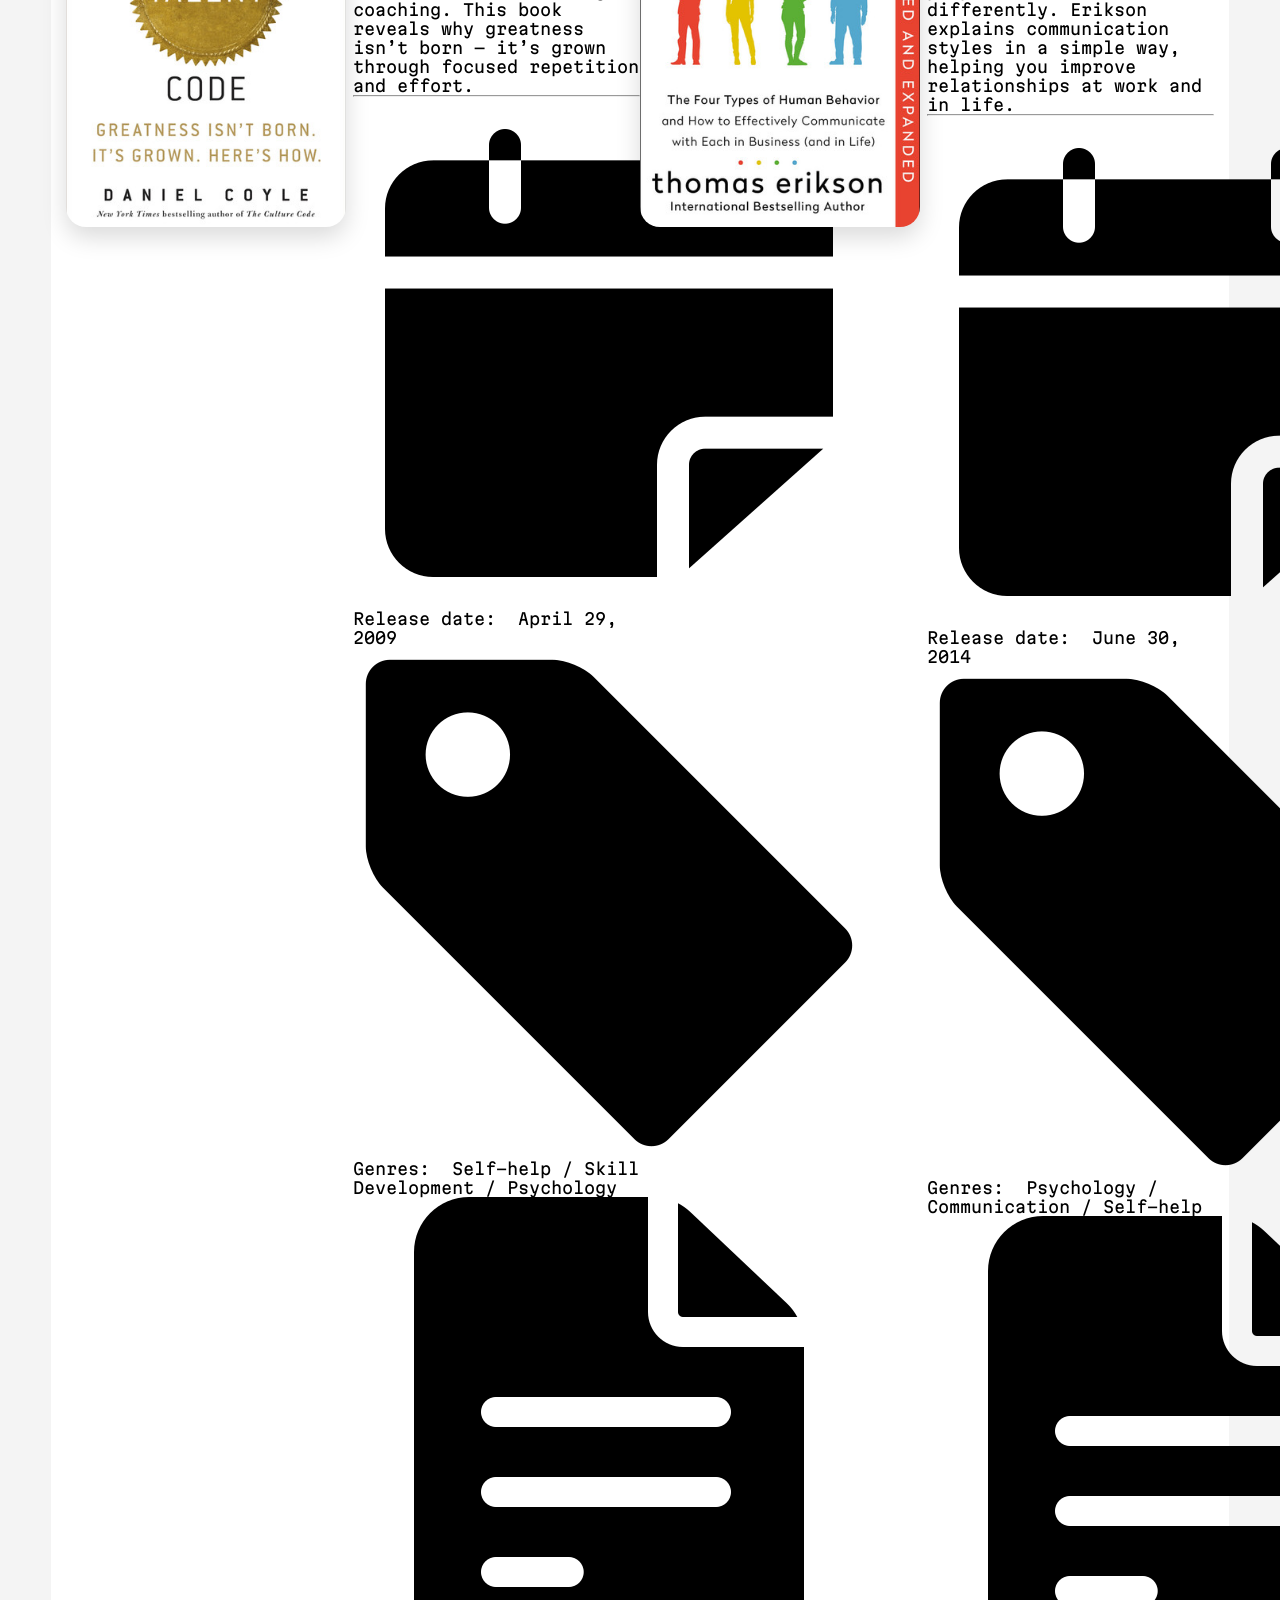
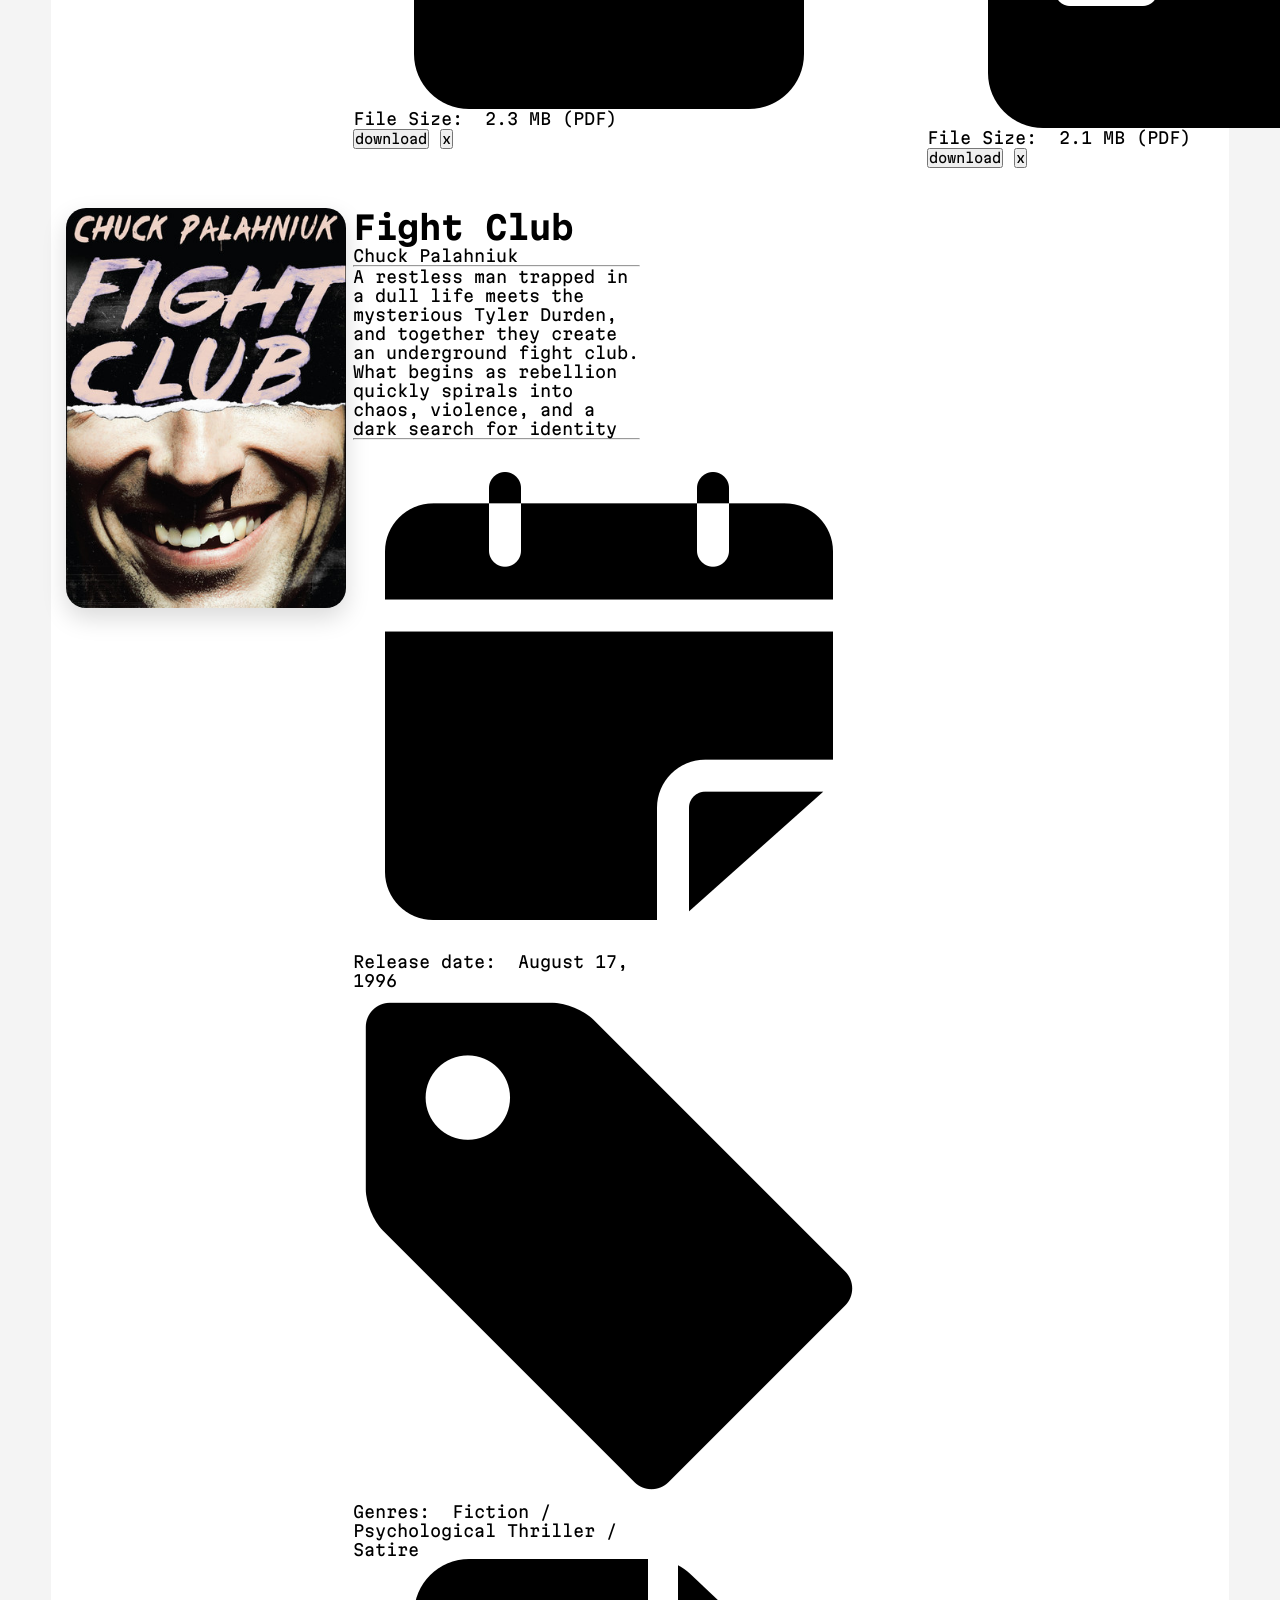
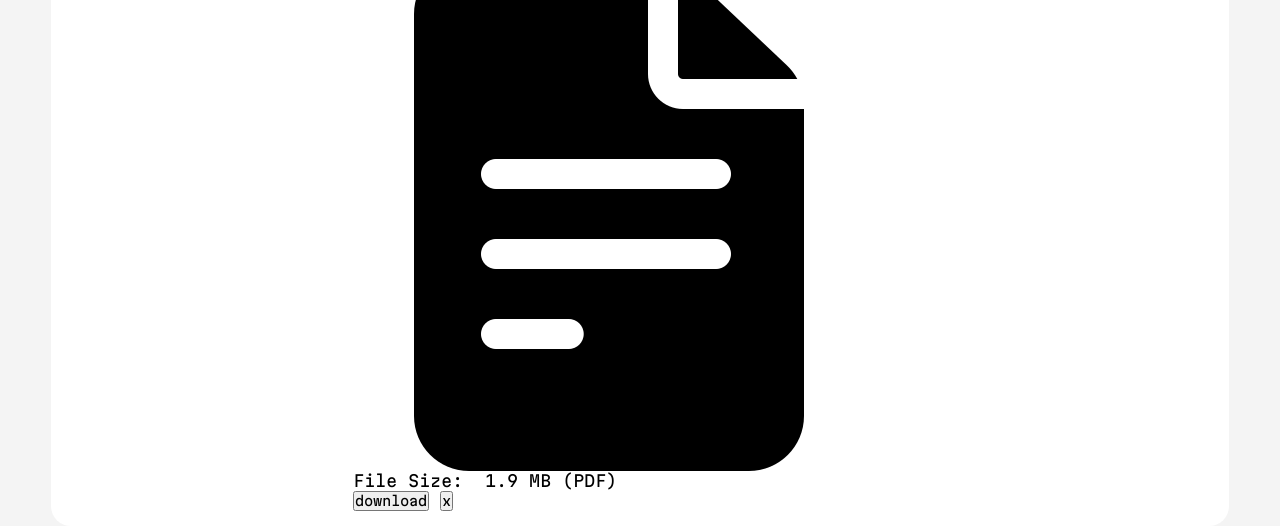
==== commit 7bfe91ae: "Added overlays for the book cards" ====
--- a/project5.html
+++ b/project5.html
@@ -76,60 +76,322 @@
     <div class="books">
         <h2 class="grid_title">Featured Books</h2>
         <div class="book_grid">
-            <div class="card" style="background-image: url(images/pet-sematary.jpg);">
+            <div class="card" style="background-image: url(images/pet-sematary.jpg);" id="card1">
                 <div class="overlay">
                     <h3 class="book_title">Pet Sematary </h3>
-                    <button class="download">Download<img src="icons/download (1).png" alt="icon" class="img"></button>
-                </div>
-            </div>
-            <div class="card" style="background-image: url(images/the-power-of-habit-1.jpg);">
+                    <a href="#book1"><button class="download">Learn more</button></a>
+                </div>
+            </div>
+            
+            <div class="overlay1" id="book1">
+                <div class="overlay1_content">
+                    <div class="overlay_left" style="background-image: url(images/pet-sematary.jpg);">
+                    </div>
+                    <div class="overlay_right">
+                        <h1 class="overlay_title">Pet Sematary</h1>
+                        <p class="author">by Stephen King</p>
+                        <hr>
+                        <p class="description">A grieving family discovers a hidden burial ground with the power to bring the dead back to life. What returns, however, is never the same. A dark and unsettling story about loss, love, and the danger of defying death.</p>
+                        <hr>
+                        <div class="book_info">
+                            <div class="info_row">
+                                <img src="icons/calendar (2).png" alt="Calendar icon" class="info_img">
+                                <p>Release date:&nbsp;&nbsp;April 1963</p>
+                            </div>
+                            <div class="info_row">
+                                <img src="icons/tag.png" alt="Tag icon" class="info_img">
+                                <p>Genres:&nbsp;&nbsp;Horror, Thriller</p>
+                            </div>
+                            <div class="info_row">
+                                <img src="icons/document.png" alt="File icon" class="info_img">
+                                <p>File Size:&nbsp;&nbsp;1.2Mb (PDF)</p>
+                            </div>
+                        </div>
+                        <button class="download1">download<img src="icons/download (1).png" alt="icon" class="img"></button>
+                        <a href="#card1"><button class="close">x</button></a>
+                    </div>
+                </div>
+             </div>
+            <div class="card" style="background-image: url(images/the-power-of-habit-1.jpg);" id="card2">
                 <div class="overlay">
                     <h3 class="book_title">The Power of Habit</h3>
-                    <button class="download">Download<img src="icons/download (1).png" alt="icon" class="img"></button>
-                </div>
-            </div>
-            <div class="card" style="background-image:url(images/mentally-unbreakable.jpg)">
+                    <a href="#book2"><button class="download">Learn more</button></a>
+                </div>
+            </div>
+            <div class="overlay1" id="book2">
+                <div class="overlay1_content">
+                    <div class="overlay_left" style="background-image: url(images/the-power-of-habit-1.jpg);">
+                    </div>
+                    <div class="overlay_right">
+                        <h1 class="overlay_title">The Power of Habit</h1>
+                        <p class="author">by Charles Duhigg</p>
+                        <hr>
+                        <p class="description">Habits shape everything we do, often without us noticing. This book reveals the science behind routines, how they form, and how understanding them can help us change our lives.</p>
+                        <hr>
+                        <div class="book_info">
+                            <div class="info_row">
+                                <img src="icons/calendar (2).png" alt="Calendar icon" class="info_img">
+                                <p>Release date:&nbsp;&nbsp;February 28, 2012</p>
+                            </div>
+                            <div class="info_row">
+                                <img src="icons/tag.png" alt="Tag icon" class="info_img">
+                                <p>Genres:&nbsp;&nbsp;Self-help / Psychology / Productivity</p>
+                            </div>
+                            <div class="info_row">
+                                <img src="icons/document.png" alt="File icon" class="info_img">
+                                <p>File Size:&nbsp;&nbsp;900 MB (PDF)</p>
+                            </div>
+                        </div>
+                        <button class="download1">download<img src="icons/download (1).png" alt="icon" class="img"></button>
+                        <a href="#card2"><button class="close">x</button></a>
+                    </div>
+                </div>
+             </div>
+            <div class="card" style="background-image:url(images/mentally-unbreakable.jpg)" id="card3">
                 <div class="overlay">
                     <h3 class="book_title">Mentally Unbreakable</h3>
-                    <button class="download">Download<img src="icons/download (1).png" alt="icon" class="img"></button>
-                </div>
-            </div>
-            <div class="card" style="background-image: url(images/what-you-can-change-and-what-you-can-t-3.jpg)">
+                    <a href="#book3"><button class="download">Learn more</button></a>
+                </div>
+            </div>
+            <div class="overlay1" id="book3">
+                <div class="overlay1_content">
+                    <div class="overlay_left" style="background-image: url(images/mentally-unbreakable.jpg);">
+                    </div>
+                    <div class="overlay_right">
+                        <h1 class="overlay_title">Mentally Unbreakable</h1>
+                        <p class="author">by Nate Zinsser</p>
+                        <hr>
+                        <p class="description">A powerful guide to building mental strength under pressure. Learn how elite athletes train focus, overcome fear, and stay calm in stressful moments. A roadmap to resilience and confidence.</p>
+                        <hr>
+                        <div class="book_info">
+                            <div class="info_row">
+                                <img src="icons/calendar (2).png" alt="Calendar icon" class="info_img">
+                                <p>Release date:&nbsp;&nbsp;March 10, 2022</p>
+                            </div>
+                            <div class="info_row">
+                                <img src="icons/tag.png" alt="Tag icon" class="info_img">
+                                <p>Genres:&nbsp;&nbsp;Self-help / Mental Training / Psychology</p>
+                            </div>
+                            <div class="info_row">
+                                <img src="icons/document.png" alt="File icon" class="info_img">
+                                <p>File Size:&nbsp;&nbsp;2.1 MB (PDF)</p>
+                            </div>
+                        </div>
+                        <button class="download1">download<img src="icons/download (1).png" alt="icon" class="img"></button>
+                        <a href="#card3"><button class="close">x</button></a>
+                    </div>
+                </div>
+             </div>
+            <div class="card" style="background-image: url(images/what-you-can-change-and-what-you-can-t-3.jpg)" id="card4">
                 <div class="overlay">
                     <h3 class="book_title">What You Can Change and What You Can't</h3>
-                    <button class="download">Download<img src="icons/download (1).png" alt="icon" class="img"></button>
-                </div>
-            </div>
-            <div class="card" style="background-image: url(images/how-to-win-friends-and-influence-people-by-dale-carnegie-illustrated-how-to-develop-self-confidence-and-influence-people.jpg)">
+                    <a href="#book4"><button class="download">Learn more</button></a>
+                </div>
+            </div>
+            <div class="overlay1" id="book4">
+                <div class="overlay1_content">
+                    <div class="overlay_left" style="background-image: url(images/what-you-can-change-and-what-you-can-t-3.jpg);">
+                    </div>
+                    <div class="overlay_right">
+                        <h1 class="overlay_title">What You Can Change and What you Can't</h1>
+                        <p class="author">by Martin E.P.Seligman</p>
+                        <hr>
+                        <p class="description">A thoughtful guide to understanding what truly lies within your control. Learn how to stop fighting the unchangeable and focus on choices that lead to lasting growth and peace.</p>
+                        <hr>
+                        <div class="book_info">
+                            <div class="info_row">
+                                <img src="icons/calendar (2).png" alt="Calendar icon" class="info_img">
+                                <p>Release date:&nbsp;&nbsp;January 2, 2007</p>
+                            </div>
+                            <div class="info_row">
+                                <img src="icons/tag.png" alt="Tag icon" class="info_img">
+                                <p>Genres:&nbsp;&nbsp;Psychology / Self-help / Personal Growth</p>
+                            </div>
+                            <div class="info_row">
+                                <img src="icons/document.png" alt="File icon" class="info_img">
+                                <p>File Size:&nbsp;&nbsp;1.8 MB (PDF)</p>
+                            </div>
+                        </div>
+                        <button class="download1">download<img src="icons/download (1).png" alt="icon" class="img"></button>
+                        <a href="#card4"><button class="close">x</button></a>
+                    </div>
+                </div>
+             </div>
+            <div class="card" style="background-image: url(images/how-to-win-friends-and-influence-people-by-dale-carnegie-illustrated-how-to-develop-self-confidence-and-influence-people.jpg)" id="card5">
                 <div class="overlay">
                     <h3 class="book_title">How to Win Friends and Influence People</h3>
-                    <button class="download">Download<img src="icons/download (1).png" alt="icon" class="img"></button>
-                </div>
-            </div>
-            <div class="card" style="background-image: url(images/the-7-habits-of-highly-effective-people-19.jpg)">
+                    <a href="#book5"><button class="download">Learn more</button></a>
+                </div>
+            </div>
+            <div class="overlay1" id="book5">
+                <div class="overlay1_content">
+                    <div class="overlay_left" style="background-image: url(images/how-to-win-friends-and-influence-people-by-dale-carnegie-illustrated-how-to-develop-self-confidence-and-influence-people.jpg);">
+                    </div>
+                    <div class="overlay_right">
+                        <h1 class="overlay_title">How to Win Friends and Influence People</h1>
+                        <p class="author">by Dale Carnegie</p>
+                        <hr>
+                        <p class="description">A classic self-help book teaching how to connect with people through empathy, respect, and confidence. Timeless lessons on communication, influence, and building relationships</p>
+                        <hr>
+                        <div class="book_info">
+                            <div class="info_row">
+                                <img src="icons/calendar (2).png" alt="Calendar icon" class="info_img">
+                                <p>Release date:&nbsp;&nbsp;October 1, 1936</p>
+                            </div>
+                            <div class="info_row">
+                                <img src="icons/tag.png" alt="Tag icon" class="info_img">
+                                <p>Genres:&nbsp;&nbsp;Self-help / Communication / Personal Growth</p>
+                            </div>
+                            <div class="info_row">
+                                <img src="icons/document.png" alt="File icon" class="info_img">
+                                <p>File Size:&nbsp;&nbsp;2.4 MB (PDF)</p>
+                            </div>
+                        </div>
+                        <button class="download1">download<img src="icons/download (1).png" alt="icon" class="img"></button>
+                        <a href="#card5"><button class="close">x</button></a>
+                    </div>
+                </div>
+             </div>
+            <div class="card" style="background-image: url(images/the-7-habits-of-highly-effective-people-19.jpg)" id="card6">
                 <div class="overlay">
                     <h3 class="book_title">The 7 Habits of Highly Effective People</h3>
-                    <button class="download">Download<img src="icons/download (1).png" alt="icon" class="img"></button>
-                </div>
-            </div>
-            <div class="card" style="background-image: url(images/the-talent-code.jpg)">
+                    <a href="#book6"><button class="download">Learn more</button></a>
+                </div>
+            </div>
+            <div class="overlay1" id="book6">
+                <div class="overlay1_content">
+                    <div class="overlay_left" style="background-image: url(images/the-7-habits-of-highly-effective-people-19.jpg);">
+                    </div>
+                    <div class="overlay_right">
+                        <h1 class="overlay_title">The 7 Habits of Highly Effective People</h1>
+                        <p class="author">by Stephen R. Covey</p>
+                        <hr>
+                        <p class="description">A powerful guide to personal and professional success built on discipline and purpose. Covey’s habits help you take control, improve relationships, and live with deeper balance and meaning.</p>
+                        <hr>
+                        <div class="book_info">
+                            <div class="info_row">
+                                <img src="icons/calendar (2).png" alt="Calendar icon" class="info_img">
+                                <p>Release date:&nbsp;&nbsp;August 15, 1989</p>
+                            </div>
+                            <div class="info_row">
+                                <img src="icons/tag.png" alt="Tag icon" class="info_img">
+                                <p>Genres:&nbsp;&nbsp;Self-help / Productivity / Leadership</p>
+                            </div>
+                            <div class="info_row">
+                                <img src="icons/document.png" alt="File icon" class="info_img">
+                                <p>File Size:&nbsp;&nbsp;2.6 MB (PDF)</p>
+                            </div>
+                        </div>
+                        <button class="download1">download<img src="icons/download (1).png" alt="icon" class="img"></button>
+                        <a href="#card6 "><button class="close">x</button></a>
+                    </div>
+                </div>
+             </div>
+            <div class="card" style="background-image: url(images/the-talent-code.jpg)" id="card7">
                 <div class="overlay">
                     <h3 class="book_title">The Talent Code</h3>
-                    <button class="download">Download<img src="icons/download (1).png" alt="icon" class="img"></button>
-                </div>
-            </div>
-            <div class="card" style="background-image: url(images/surrounded-by-idiots-revised-expanded-edition-1.jpg)">
+                    <a href="#book7"><button class="download">Learn more</button></a>
+                </div>
+            </div>
+            <div class="overlay1" id="book7">
+                <div class="overlay1_content">
+                    <div class="overlay_left" style="background-image: url(images/the-talent-code.jpg);">
+                    </div>
+                    <div class="overlay_right">
+                        <h1 class="overlay_title">The Talent Code</h1>
+                        <p class="author">by Daniel Coyle</p>
+                        <hr>
+                        <p class="description">A fascinating look into how talent is built through deep practice, motivation, and the right coaching. This book reveals why greatness isn’t born — it’s grown through focused repetition and effort.</p>
+                        <hr>
+                        <div class="book_info">
+                            <div class="info_row">
+                                <img src="icons/calendar (2).png" alt="Calendar icon" class="info_img">
+                                <p>Release date:&nbsp;&nbsp;April 29, 2009</p>
+                            </div>
+                            <div class="info_row">
+                                <img src="icons/tag.png" alt="Tag icon" class="info_img">
+                                <p>Genres:&nbsp;&nbsp;Self-help / Skill Development / Psychology</p>
+                            </div>
+                            <div class="info_row">
+                                <img src="icons/document.png" alt="File icon" class="info_img">
+                                <p>File Size:&nbsp;&nbsp;2.3 MB (PDF)</p>
+                            </div>
+                        </div>
+                        <button class="download1">download<img src="icons/download (1).png" alt="icon" class="img"></button>
+                        <a href="#card7"><button class="close">x</button></a>
+                    </div>
+                </div>
+             </div>
+            <div class="card" style="background-image: url(images/surrounded-by-idiots-revised-expanded-edition-1.jpg)" id="card8">
                 <div class="overlay">
                     <h3 class="book_title">Surrounded by Idiots</h3>
-                    <button class="download">Download<img src="icons/download (1).png" alt="icon" class="img"></button>
-                </div>
-            </div>
-            <div class="card" style="background-image: url(images/fight-club-16.jpg)">
+                    <a href="#book8"><button class="download">Learn more</button></a>
+                </div>
+            </div>
+            <div class="overlay1" id="book8">
+                <div class="overlay1_content">
+                    <div class="overlay_left" style="background-image: url(images/surrounded-by-idiots-revised-expanded-edition-1.jpg);">
+                    </div>
+                    <div class="overlay_right">
+                        <h1 class="overlay_title">Surrounded by Idiots</h1>
+                        <p class="author">by Thomas Erikson</p>
+                        <hr>
+                        <p class="description">An engaging guide to understanding different personality types and why people behave so differently. Erikson explains communication styles in a simple way, helping you improve relationships at work and in life.</p>
+                        <hr>
+                        <div class="book_info">
+                            <div class="info_row">
+                                <img src="icons/calendar (2).png" alt="Calendar icon" class="info_img">
+                                <p>Release date:&nbsp;&nbsp;June 30, 2014</p>
+                            </div>
+                            <div class="info_row">
+                                <img src="icons/tag.png" alt="Tag icon" class="info_img">
+                                <p>Genres:&nbsp;&nbsp;Psychology / Communication / Self-help</p>
+                            </div>
+                            <div class="info_row">
+                                <img src="icons/document.png" alt="File icon" class="info_img">
+                                <p>File Size:&nbsp;&nbsp;2.1 MB (PDF)</p>
+                            </div>
+                        </div>
+                        <button class="download1">download<img src="icons/download (1).png" alt="icon" class="img"></button>
+                        <a href="#card8"><button class="close">x</button></a>
+                    </div>
+                </div>
+             </div>
+            <div class="card" style="background-image: url(images/fight-club-16.jpg)" id="card9">
                 <div class="overlay">
                     <h3 class="book_title">Fight Club</h3>
-                    <button class="download">Download<img src="icons/download (1).png" alt="icon" class="img"></button>
-                </div>
-            </div>
+                    <a href="#book9"><button class="download">Explore</button></a>
+                </div>
+            </div>
+            <div class="overlay1" id="book9">
+                <div class="overlay1_content">
+                    <div class="overlay_left" style="background-image: url(images/fight-club-16.jpg);">
+                    </div>
+                    <div class="overlay_right">
+                        <h1 class="overlay_title">Fight Club</h1>
+                        <p class="author">Chuck Palahniuk</p>
+                        <hr>
+                        <p class="description">A restless man trapped in a dull life meets the mysterious Tyler Durden, and together they create an underground fight club. What begins as rebellion quickly spirals into chaos, violence, and a dark search for identity</p>
+                        <hr>
+                        <div class="book_info">
+                            <div class="info_row">
+                                <img src="icons/calendar (2).png" alt="Calendar icon" class="info_img">
+                                <p>Release date:&nbsp;&nbsp;August 17, 1996</p>
+                            </div>
+                            <div class="info_row">
+                                <img src="icons/tag.png" alt="Tag icon" class="info_img">
+                                <p>Genres:&nbsp;&nbsp;Fiction / Psychological Thriller / Satire</p>
+                            </div>
+                            <div class="info_row">
+                                <img src="icons/document.png" alt="File icon" class="info_img">
+                                <p>File Size:&nbsp;&nbsp;1.9 MB (PDF)</p>
+                            </div>
+                        </div>
+                        <button class="download1">download<img src="icons/download (1).png" alt="icon" class="img"></button>
+                        <a href="#card9"><button class="close">x</button></a>
+                    </div>
+                </div>
+             </div>
         </div>
     </div>
 </body>
--- a/project5.css
+++ b/project5.css
@@ -79,7 +79,7 @@
 }
 .box {
     position: absolute;
-    bottom: -25px;
+    bottom: -40px;
     left: 50%;            /* center relative to parent */
     transform: translateX(-50%); /* shift by half width */
     width: min(260px, 25%);
@@ -97,6 +97,7 @@
     border-bottom-left-radius: 40px;
     border-top-right-radius: 40px;
     border-top-left-radius:40px;
+    overflow: hidden;
 }
 .bottom_right_div{
     height: 15%;
@@ -139,11 +140,25 @@
 
 .learn_more_img {
     width: 80%;
-    margin-left: 50%;
+    margin-left: 10%;
     transform: translateX(-50%);
-    border-radius: 40px;
+    border-radius: 110px;
     margin-top: 10px;
-}
+    animation-name: rotation;
+    animation-duration: 3.5s; 
+    animation-iteration-count: infinite; 
+    animation-timing-function: linear; 
+}
+
+@keyframes rotation {
+  from {
+    transform: rotate(0deg); /* Start at 0 degrees */
+  }
+  to {
+    transform: rotate(360deg); /* End at 360 degrees (one full circle) */
+  }
+}
+
 .book_img {
     position: absolute;
     height: 95%;
@@ -212,7 +227,7 @@
     font-size: 1.2rem;
 }
 .middle_page {
-    margin-top: 250px;
+    margin-top: 200px;
 }
 .mission {
     font-family: "Martian Mono";
@@ -237,15 +252,21 @@
     color: #191314;
     font-weight: 700;
     line-height: 50px;
-    margin-bottom:80px
+    margin-bottom:50px
 }
 .marketing_card {
     height: 100%;
     width: 30%;
     border-radius: 20px;
+    cursor: pointer;
+    transition: transform 0.3s ease;
+    position:relative
+}
+.marketing_card:hover {
+    transform: scale(1.05);
 }
 .marketing_grid {
-    margin-top: 100px;
+    margin-top: 0px;
     display: flex;
     height: 60%;
     align-items: center;
@@ -264,7 +285,7 @@
 .card_header {
     font-family: "Ubuntu";
     font-size: 2rem;
-    margin-top:50px;
+    margin-top:60px;
 }
 .card_header ,.card_content,.card_icon,.more ,.more1{
     margin-left: 20px;
@@ -278,12 +299,14 @@
     margin-top: 30px;
 }
 .more, .more1 {
-    margin-top: 25px;
     padding: 8px 12px 8px 12px;
     border-radius: 15px;
     border: none;
     background-color: #ecf95a;
     cursor: pointer;
+    position: absolute;
+    bottom: 20px;
+
 }
 .more1 {
     background-color: #191314;
@@ -295,9 +318,10 @@
     color: #191314;
     width: 90%;
     margin: 0 auto;
-    margin-top: 200px;
+    margin-top: 150px;
     margin-bottom:30px;
 }
+
 .book_grid {
     background-color: white;
     border-radius: 20px;
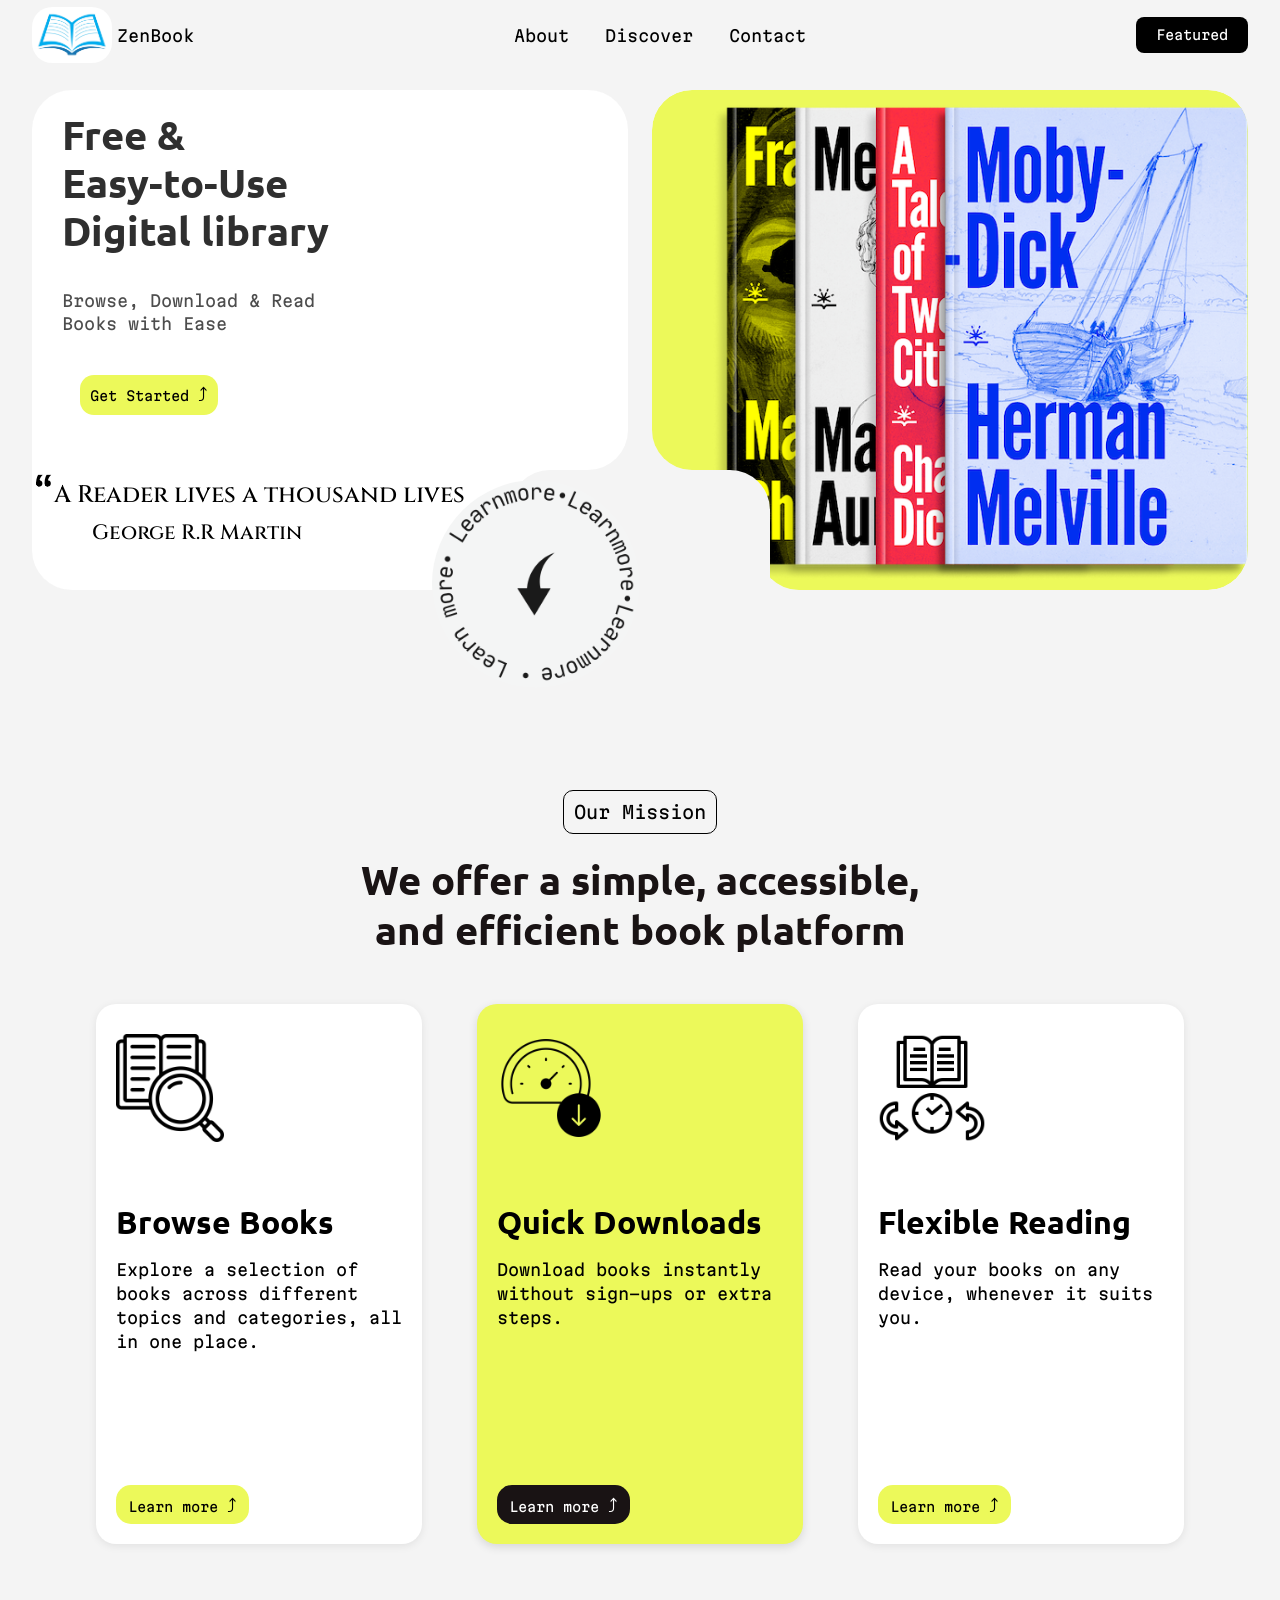
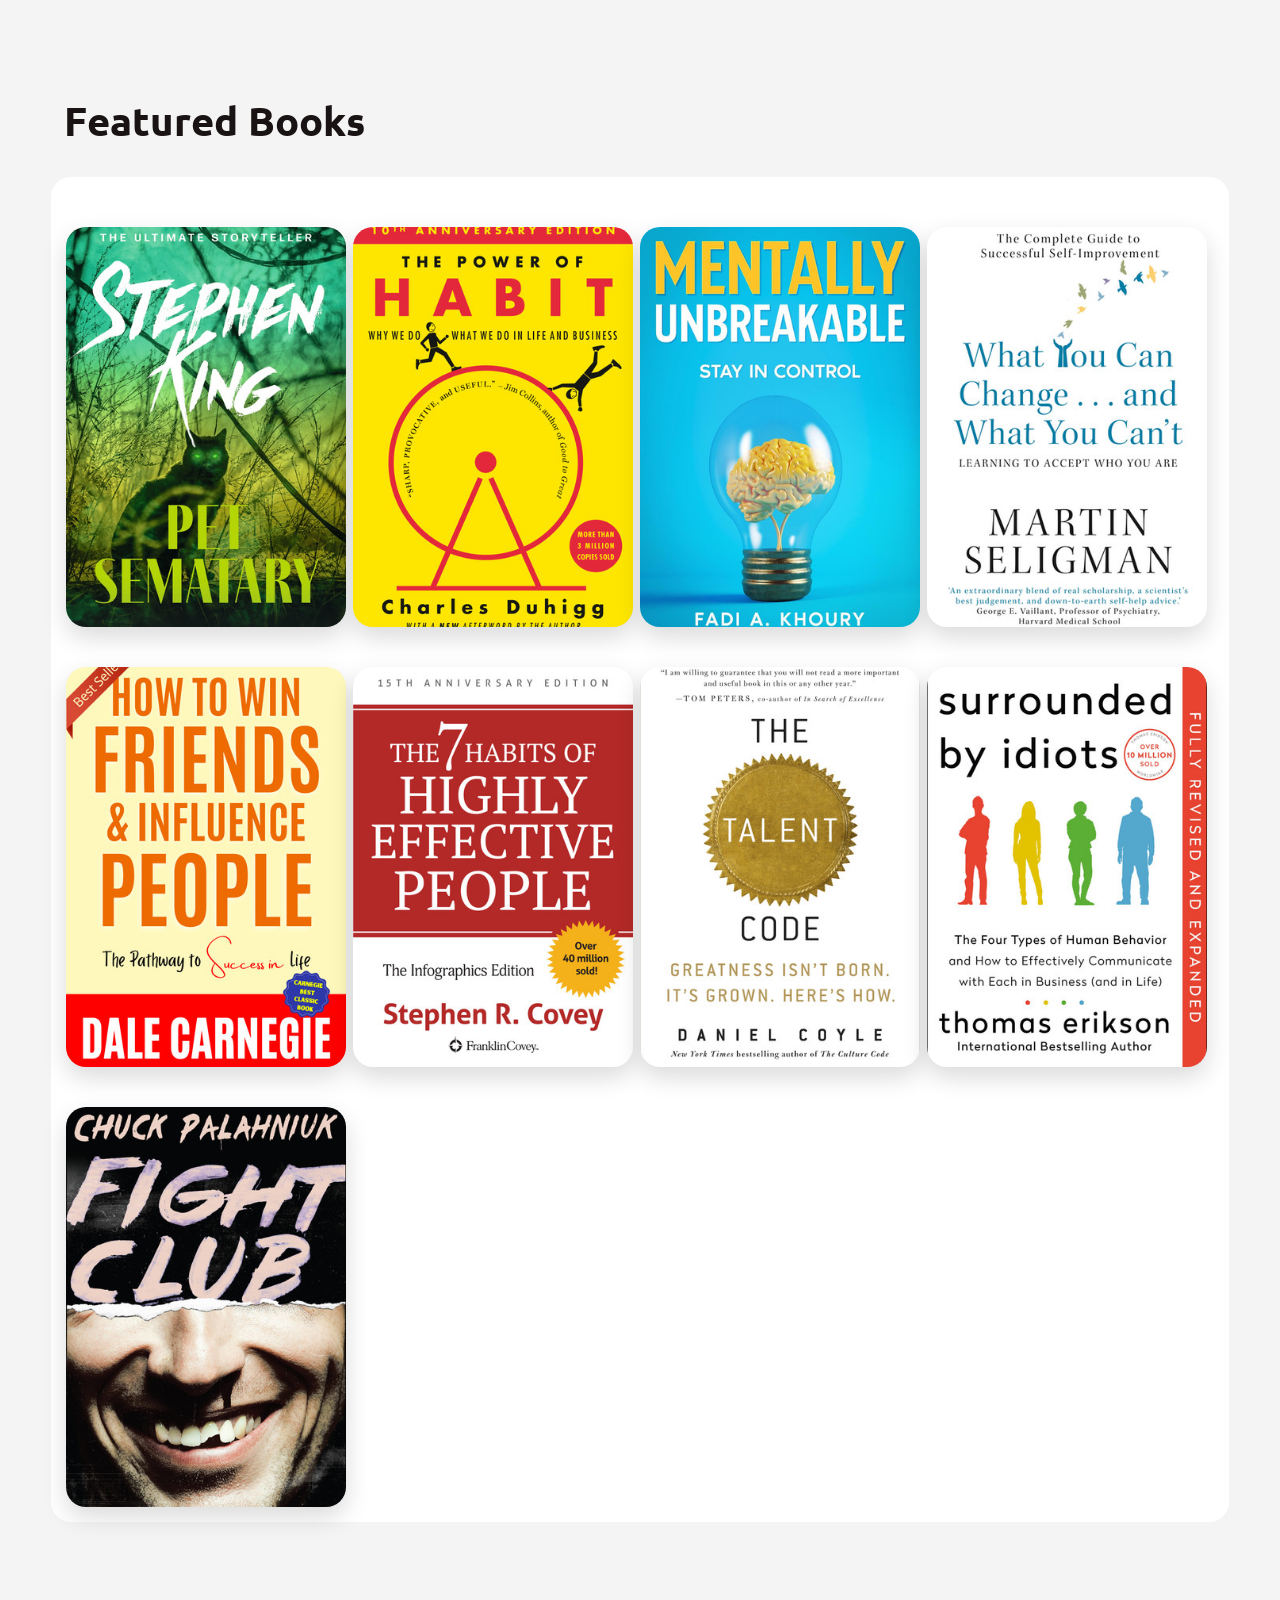
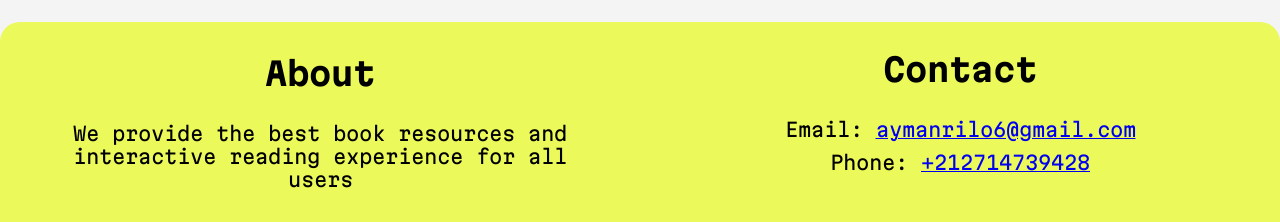
==== commit 6f846ab0: "Added function to the navbar" ====
--- a/project5.html
+++ b/project5.html
@@ -13,9 +13,9 @@
             <img src="images/2tuju-19.JPG" alt="Website's Logo" class="logo"><span class="logo_name">ZenBook</span>
         </div>
         <div class="middle_section">
-            <p>About</p>
-            <p>Discover</p>
-            <p>Contact</p>
+            <a href="#about"><p>About</p></a>
+            <a href="#books"><p>Discover</p></a>
+            <a href="#contact"><p>Contact</p></a>
         </div>
         <div class="right_section">
             <button class="featured-button">Featured</button>
@@ -47,7 +47,7 @@
             <img src="images/Untitled design (2).png" alt="image" class="learn_more_img">
         </div>
     </div>
-    <div class="middle_page">
+    <div class="middle_page" id="about">
         <div class="marketing">
             <button class="mission">Our Mission</button>
             <p class="marketing_p">We offer a simple, accessible,<br>and efficient book platform</p>
@@ -73,7 +73,7 @@
              </div>
         </div>
     </div>
-    <div class="books">
+    <div class="books" id="books">
         <h2 class="grid_title">Featured Books</h2>
         <div class="book_grid">
             <div class="card" style="background-image: url(images/pet-sematary.jpg);" id="card1">
@@ -394,4 +394,16 @@
              </div>
         </div>
     </div>
-</body>+    <footer id="contact">
+        <div class="about">
+            <h1>About</h1>
+            <p>We provide the best book resources and interactive reading experience for all users</p>
+        </div>
+        <div class="contact">
+            <h1>Contact</h1>
+            <p>Email: <a href="mailto:aymanrilo6@gmail.com">aymanrilo6@gmail.com</a></p>
+            <p>Phone: <a href="tel:+212714739428">+212714739428</a></p>
+        </div>
+    </footer>
+</body>
+</html>
--- a/project5.css
+++ b/project5.css
@@ -1,7 +1,12 @@
 @import url('https://fonts.googleapis.com/css2?family=Martian+Mono:wght@100..800&display=swap');
 @import url('https://fonts.googleapis.com/css2?family=Open+Sans:ital,wght@0,300..800;1,300..800&display=swap');
+@import url('https://fonts.googleapis.com/css2?family=Cinzel:wght@400..900&family=Cormorant+Garamond:ital,wght@0,300..700;1,300..700&display=swap');
 @import url('https://fonts.googleapis.com/css2?family=Noto+Sans+JP:wght@100..900&display=swap');
 @import url('https://fonts.googleapis.com/css2?family=Ubuntu:ital,wght@0,300;0,400;0,500;0,700;1,300;1,400;1,500;1,700&display=swap');
+
+html {
+scroll-behavior: smooth;
+}
 * {
     margin: 0;
     padding: 0;
@@ -31,6 +36,15 @@
     display: flex;
     justify-content: space-evenly;
     align-items: center;
+}
+.middle_section a {
+    text-decoration: none;
+    cursor: pointer;
+    transition: color 0.15s;
+    color: black;
+}
+.middle_section a:hover {
+    color: #ecf95a;
 }
 .right_section {
     width:10%;
@@ -80,8 +94,8 @@
 .box {
     position: absolute;
     bottom: -40px;
-    left: 50%;            /* center relative to parent */
-    transform: translateX(-50%); /* shift by half width */
+    left: 50%;         
+    transform: translateX(-50%);
     width: min(260px, 25%);
     height: 160px;
     background-color: #f4f4f4;
@@ -152,10 +166,10 @@
 
 @keyframes rotation {
   from {
-    transform: rotate(0deg); /* Start at 0 degrees */
+    transform: rotate(0deg);
   }
   to {
-    transform: rotate(360deg); /* End at 360 degrees (one full circle) */
+    transform: rotate(360deg);
   }
 }
 
@@ -357,12 +371,12 @@
 .img {
     width: 20px;
     position: absolute;
-    top:30%;
-    right: 5px;
+    top:22%;
+    right: 10px;
     transition: transform 0.4s ease;
     transform: translateY(200%);
 }
-.download:hover .img {
+.download1:hover .img {
     transform: translateY(0%);
 }
 .download:hover {
@@ -412,4 +426,193 @@
     margin-top: 10px;
     font-size: 1.3rem;
     font-family: "Ubuntu";
+}
+
+/*The animation for the scrolling effect */
+/* @keyframes appear {
+    from {
+        opacity: 0;
+        scale: 0.7;
+    }
+    to {
+        opacity: 1;
+        scale: 1;
+    }
+} */
+.mission,.marketing_p,.marketing_card,.gird_title,.card {
+    animation: appear linear;
+    animation-timeline: view();
+    animation-range: entry 0% cover 40%;
+}
+
+.overlay1 {
+    position: fixed;
+    top: 0;
+    bottom: 0;
+    right: 0;
+    left: 0;
+    background: rgba(255, 255, 255, 0.384);
+    backdrop-filter: blur(18px);
+    -webkit-backdrop-filter: blur(18px);
+    display: flex;
+    justify-content: center;
+    align-items:center;
+    pointer-events:none;
+    opacity: 0;
+    transition:opacity 0.4s;
+    z-index: 999;
+    
+    
+}
+.overlay1:target {
+    opacity: 1;
+    pointer-events: all;
+}
+.overlay1_content {
+    position: relative;
+    width: 70%;
+    height: 80%;
+    border-radius: 20px;
+    display: flex;
+    justify-content: space-evenly;
+    align-items: center;
+    background: rgba(255, 255, 255, 0.18);
+    backdrop-filter: blur(18px);
+    -webkit-backdrop-filter: blur(18px);
+    border: 1px solid rgba(255, 255, 255, 0.35);
+    box-shadow: 0 20px 50px rgba(0, 0, 0, 0.25);
+}
+.close {
+    position: absolute;
+    top: 0;
+    right: 0;
+    background: rgba(0,0,0,0.85);
+    color:white;
+    font-weight: bold;
+    font-size: 1.2rem;
+    border: none;
+    padding: 8px 26px;
+    border-top-right-radius: 20px;
+    cursor: pointer;
+    transition: background 0.25s ease, transform 0.2s ease, box-shadow 0.2s ease;
+}
+.close:hover {
+    background-color: red;
+    transform: scale(1.08);
+    box-shadow: 0 8px 20px rgba(0,0,0,0.25);
+}
+
+.close:active {
+    transform: scale(0.95);
+}
+
+.download1 {
+    border:1px solid black;
+    font-weight:700;
+    font-size:1.2rem;
+    background-color:#fffbe6;
+    color:black;
+    padding:10px;
+    padding-right:30px;
+    transition: transform 0.3s ease, box-shadow 0.3s, opacity 0.3s;
+    position:absolute;
+    overflow: hidden;
+    background-color: #ecf95a;
+    width: 30%;
+    left: 52%;
+    bottom: 30px;
+    border-radius: 10px;
+    cursor: pointer;
+}
+.download1:hover {
+    box-shadow: 10px 10px 10px rgba(0, 0, 0, 0.15);
+    opacity: 0.9;
+}
+.download1:active {
+    opacity:0.7
+}
+
+.info_row {
+    display: grid;
+    grid-template-columns: 30px 500px;
+    align-items: center;
+    font-size: 1.3rem;
+    
+    column-gap: 10px; 
+    margin-top: 2%;
+}
+.info_row p {
+    font-family: "Ubuntu";
+}
+.info_img {
+    width: 100%;
+}
+.author {
+    font-family:"Cormorant Garamond" ;
+    font-weight: bold;
+    margin-top: 1%;
+    margin-bottom: 1%;
+    font-size: 2.1rem;
+}
+.description {
+    font-family: 'Comorant Garamond';
+    font-size: 1.3rem;
+    line-height: 30px;
+    color: #1f1f1f;
+    margin-top: 2%;
+    margin-bottom: 2%;
+}
+.overlay_title {
+    font-size: 2.2rem;
+    font-family: "Ubuntu";
+}
+.overlay_left{
+    display: flex;
+    align-items: center;
+    justify-content: center;
+    width: 33%;
+    height: 88%;
+    border-radius: 20px;
+    box-shadow: rgba(0, 0, 0, 0.35) 0px 5px 15px;
+    background-repeat: no-repeat;
+    background-size: cover;
+    background-position: center;
+
+}
+.overlay_right {
+    width: 55%;
+    height: 88%;
+}
+
+footer {
+    display: flex;
+    justify-content: space-around;
+    align-items: center;
+    background-color: #ecf95a;
+    margin-top: 100px;
+    height: 200px;
+    border-top-right-radius: 20px;
+    border-top-left-radius: 20px;
+}
+.contact ,.about {
+    display: flex;
+    flex-direction: column;
+    justify-content:flex-start;
+    align-items: center;
+    flex: 1;
+}
+.about p {
+    width: 80%;
+    text-align: center;
+    margin-top: 30px;
+    font-size: 1.2rem;
+}
+.contact p:nth-child(2) {
+    margin-top: 30px;
+    font-size: 1.2rem;
+}
+.contact p:nth-child(3) {
+    font-size: 1.2rem;
+    margin-top:10px ;
+    margin-bottom: 20px;
 }
